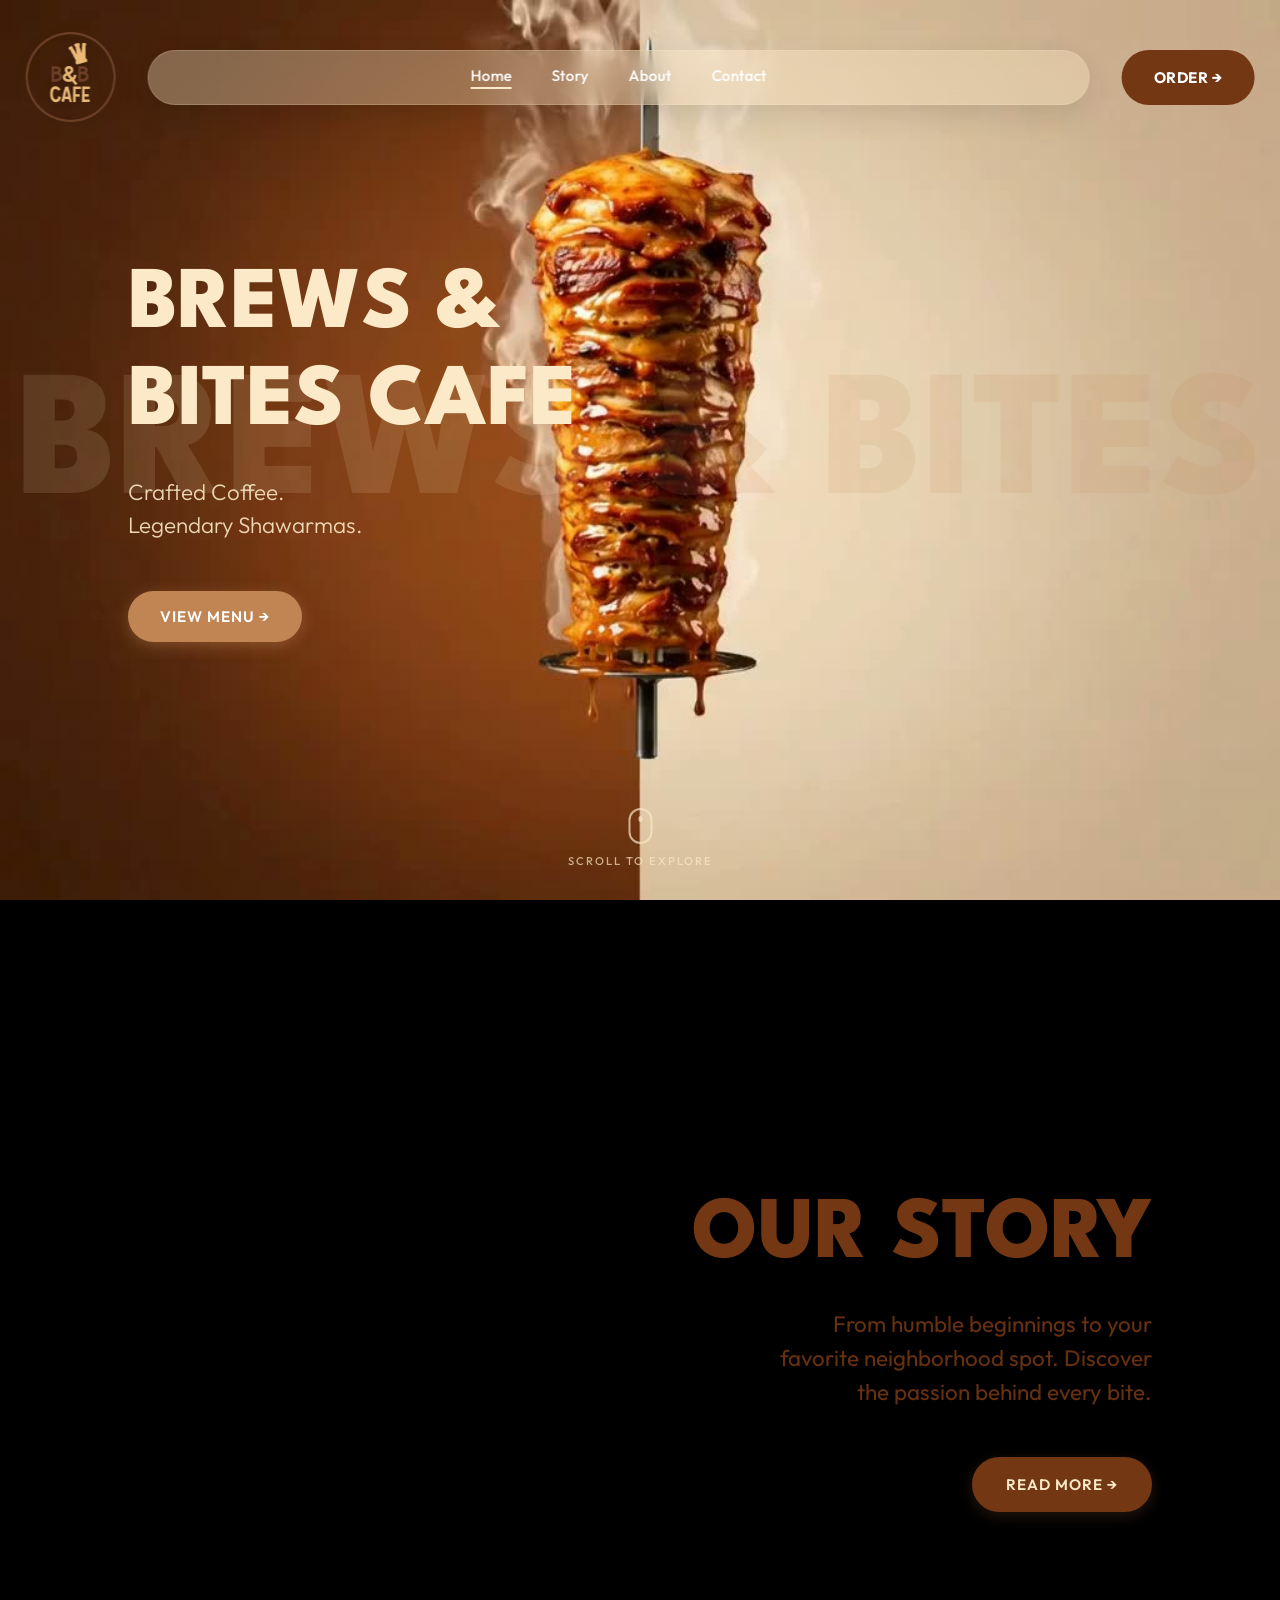
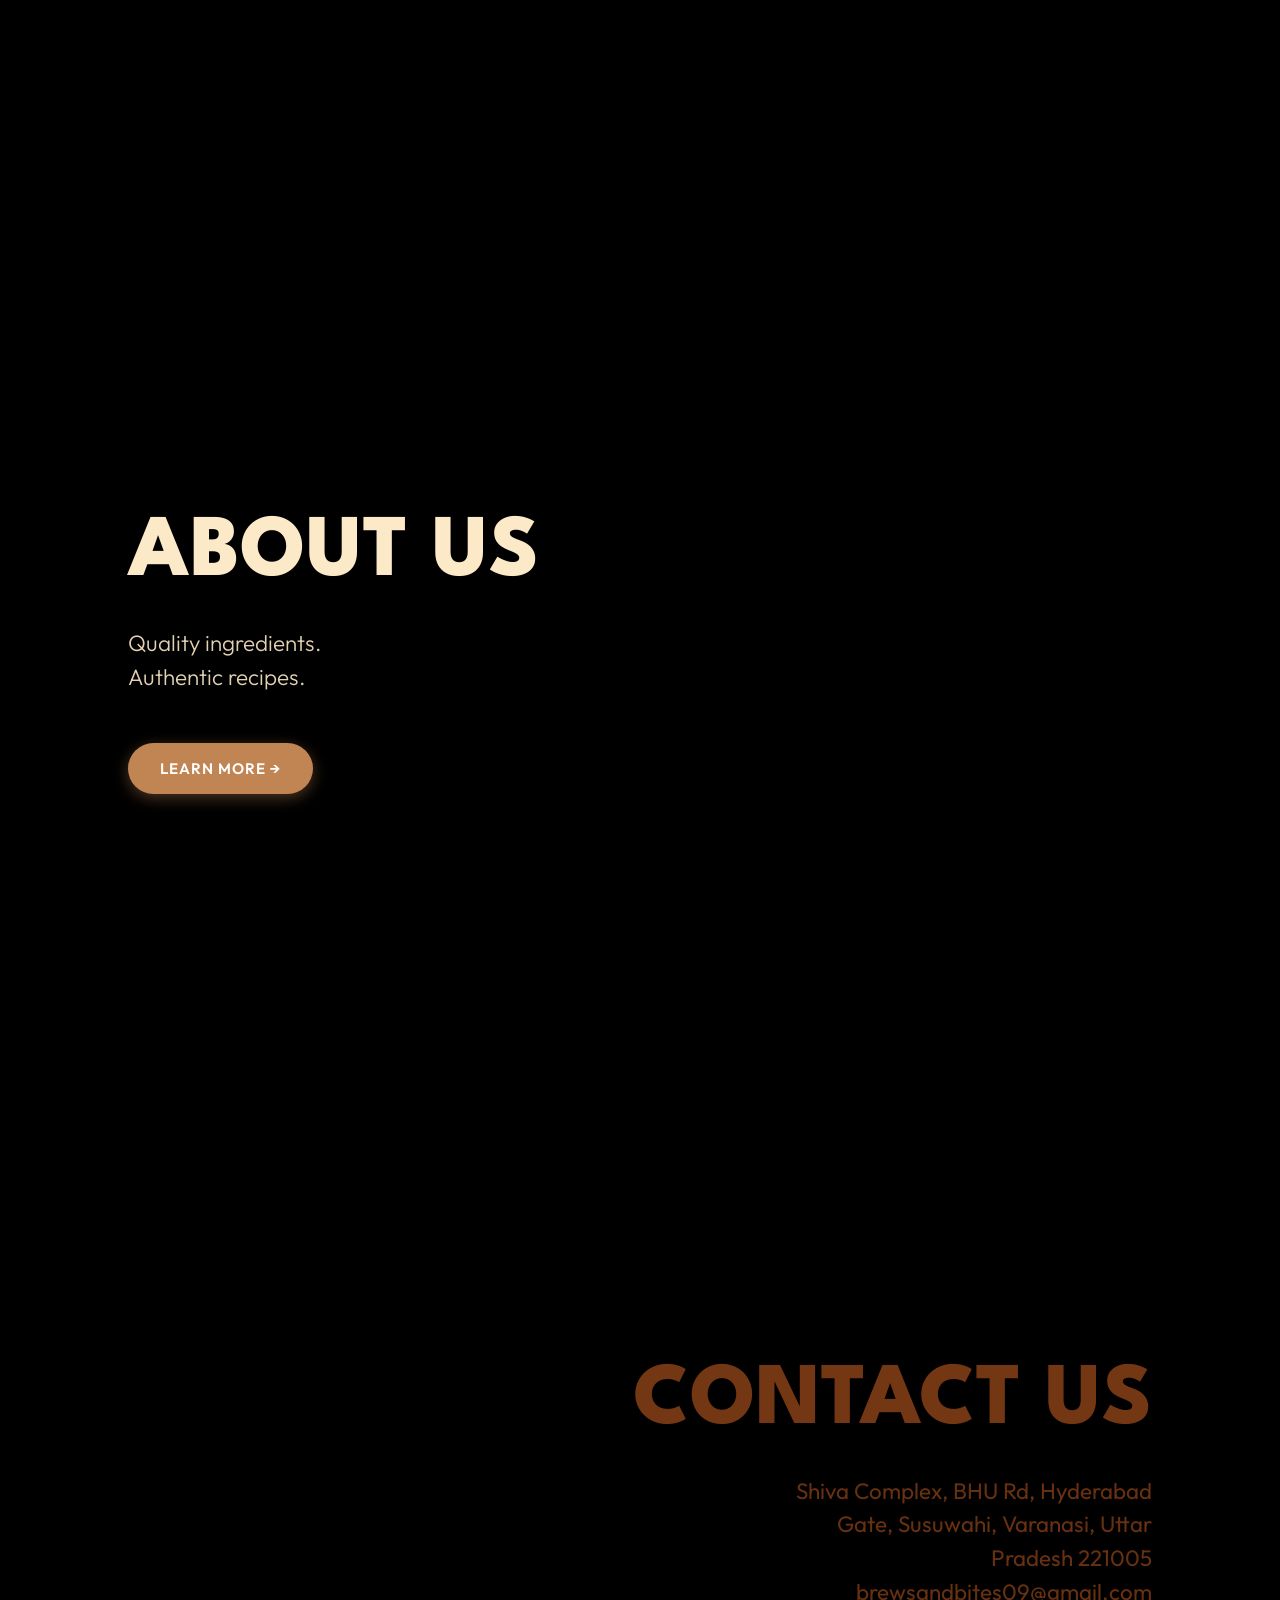
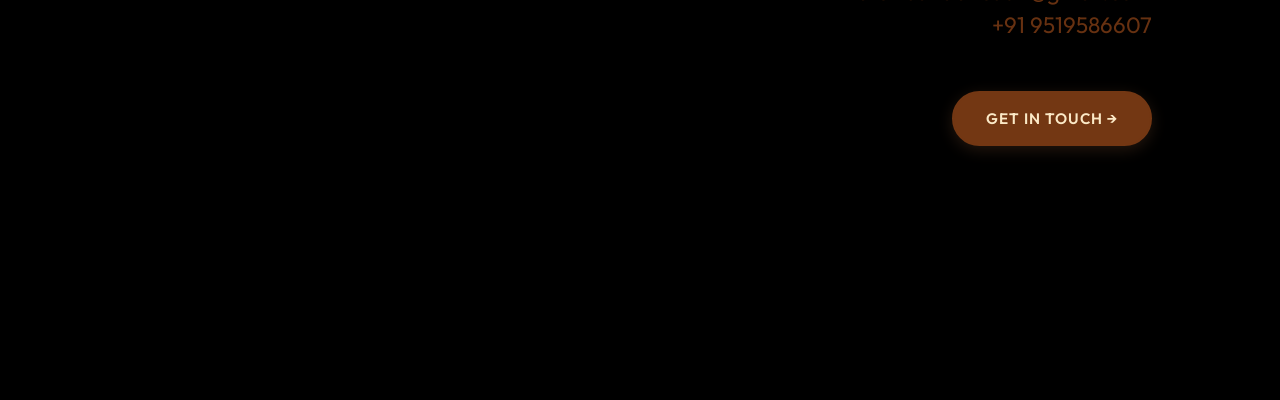
==== index.html @ f13599d5 "Initial commit - Brew's & Bite Cafe website" ====
<!DOCTYPE html>
<html lang="en">
<head>
    <meta charset="UTF-8">
    <meta name="viewport" content="width=device-width, initial-scale=1.0">
    <title>BB Cafe - Premium Shawarma</title>
    <link rel="stylesheet" href="style.css">
    
    <!-- Premium Typography -->
    <link rel="preconnect" href="https://fonts.googleapis.com">
    <link rel="preconnect" href="https://fonts.gstatic.com" crossorigin>
    <link href="https://fonts.googleapis.com/css2?family=League+Spartan:wght@800&family=Outfit:wght@300;400;500;600&family=Playfair+Display:ital,wght@0,400;0,600;0,700;1,400&display=swap" rel="stylesheet">
</head>
<body>
    <!-- Background Canvas for Scroll Animation -->
    <div class="canvas-container">
        <canvas id="hero-lightpass"></canvas>
    </div>

    <!-- Giant Background Text Overlay (Decorative) -->
    <div class="bg-typography">BREWS & BITES</div>

    <!-- Header Container -->
    <header class="header-container">
        <a href="#home" class="nav-logo">
            <img src="logo.png" alt="BB Cafe Logo">
        </a>
        
        <nav class="navbar">
            <div class="nav-links">
                <a href="#home" class="active">Home</a>
                <a href="story.html">Story</a>
                <a href="about.html">About</a>
                <a href="contact.html">Contact</a>
            </div>
        </nav>
        
        <a href="https://qrmenu.swadho.com/b/tVvFWf5lVhKQgfL3sAxL" target="_blank" class="nav-button">ORDER &rarr;</a>
    </header>

    <!-- Scroll Indicator -->
    <div class="scroll-indicator">
        <div class="mouse-icon"></div>
        <span>SCROLL TO EXPLORE</span>
    </div>



    <!-- Content Sections (Triggers for the nav logic) -->
    <main>
        <section class="section" id="home">
            <div class="left-content">
                <h1 class="main-heading">BREWS &<br>BITES CAFE</h1>
                <p class="sub-heading">Crafted Coffee.<br>Legendary Shawarmas.</p>
                <div class="cta-group">
                    <a href="https://qrmenu.swadho.com/b/tVvFWf5lVhKQgfL3sAxL" target="_blank" class="btn btn-primary">VIEW MENU &rarr;</a>
                </div>
            </div>
        </section>

        <!-- SECTION 2: Story -->
        <section class="section" id="story">
            <div class="right-content caramel-text">
                <h2 class="main-heading">OUR STORY</h2>
                <p class="sub-heading">From humble beginnings to your favorite neighborhood spot. Discover the passion behind every bite.</p>
                <div class="cta-group">
                    <a href="story.html" class="btn btn-primary btn-caramel">READ MORE &rarr;</a>
                </div>
            </div>
        </section>

        <!-- SECTION 3: About -->
        <section class="section" id="about">
            <div class="left-content">
                <h2 class="main-heading">ABOUT US</h2>
                <p class="sub-heading">Quality ingredients.<br>Authentic recipes.</p>
                <div class="cta-group">
                    <a href="about.html" class="btn btn-primary">LEARN MORE &rarr;</a>
                </div>
            </div>
        </section>

        <!-- SECTION 4: Contact -->
        <section class="section" id="contact">
            <div class="right-content caramel-text">
                <h2 class="main-heading">CONTACT US</h2>
                <p class="sub-heading">Shiva Complex, BHU Rd, Hyderabad Gate, Susuwahi, Varanasi, Uttar Pradesh 221005<br>brewsandbites09@gmail.com<br>+91 9519586607</p>
                <div class="cta-group">
                    <a href="contact.html" class="btn btn-primary btn-caramel">GET IN TOUCH &rarr;</a>
                </div>
            </div>
        </section>
    </main>

    <script src="script.js"></script>
</body>
</html>
---- style.css ----
/* Reset & Base */
* {
    margin: 0;
    padding: 0;
    box-sizing: border-box;
}

:root {
    --cream: #fbe9c7;
    --coffee: #c18553;
    --coffee-hover: #5b3924;
}

body {
    font-family: 'Outfit', sans-serif;
    background-color: #000;
    color: var(--cream);
    height: 400vh; /* 4 sections, 100vh each mapped to scroll */
    overflow-x: hidden;
}

/* Typography */
h1, h2, h3, h4, .nav-logo {
    font-family: 'Playfair Display', serif;
}

/* Background & Canvas */
.canvas-container {
    position: fixed;
    top: 0;
    left: 0;
    width: 100vw;
    height: 100vh;
    z-index: -3;
    overflow: hidden;
}

canvas {
    width: 100%;
    height: 100%;
    object-fit: cover;
    display: block;
}


/* Giant Typography Overlay */
.bg-typography {
    position: fixed;
    top: 50%;
    left: 50%;
    transform: translate(-50%, -50%);
    width: 100vw;
    text-align: center;
    font-family: 'League Spartan', sans-serif;
    font-size: 14vw;
    font-weight: 800;
    text-transform: uppercase;
    letter-spacing: 0px;
    opacity: 0.12; /* 10-12% opacity */
    z-index: -2;
    pointer-events: none;
    white-space: nowrap;
    user-select: none;
    /* Dual-color text effect split perfectly down the middle */
    background: linear-gradient(90deg, var(--cream) 50%, var(--coffee) 50%);
    -webkit-background-clip: text;
    -webkit-text-fill-color: transparent;
}

/* Header Container */
.header-container {
    position: fixed;
    top: 2rem;
    left: 50%;
    transform: translateX(-50%);
    width: 96%;
    max-width: 1600px;
    display: flex;
    align-items: center;
    z-index: 100;
}

/* Navbar */
.navbar {
    flex-grow: 1;
    height: 55px;
    background: rgba(251, 233, 199, 0.35);
    backdrop-filter: blur(12px);
    -webkit-backdrop-filter: blur(12px);
    border: 1px solid rgba(251, 233, 199, 0.2);
    border-radius: 28px;
    display: flex;
    align-items: center;
    justify-content: center;
    padding: 0 2rem;
    margin-right: 2rem;
    box-shadow: 0 10px 30px rgba(0, 0, 0, 0.1);
}

.nav-logo {
    display: flex;
    align-items: center;
    justify-content: center;
    margin-right: 2rem;
    flex-shrink: 0;
}

.nav-logo img {
    height: 90px;
    width: auto;
    filter: drop-shadow(0 4px 6px rgba(0,0,0,0.2));
}

.nav-links {
    display: flex;
    gap: 2.5rem;
}

.nav-links a {
    text-decoration: none;
    color: #fff;
    font-size: 0.95rem;
    font-weight: 500;
    position: relative;
    padding-bottom: 4px;
    transition: color 0.3s;
}

.nav-links a:hover {
    color: var(--cream);
}

.nav-links a::after {
    content: '';
    position: absolute;
    bottom: 0;
    left: 0;
    width: 0%;
    height: 2px;
    background-color: var(--cream);
    transition: width 0.3s ease;
}

.nav-links a.active::after {
    width: 100%;
}

.nav-button {
    background-color: #733713;
    color: #fff;
    text-decoration: none;
    padding: 0 2rem;
    height: 55px;
    display: flex;
    align-items: center;
    justify-content: center;
    border-radius: 28px;
    font-size: 0.95rem;
    font-weight: 700;
    letter-spacing: 0.5px;
    transition: background-color 0.3s, transform 0.2s;
    flex-shrink: 0;
}

.nav-button:hover {
    background-color: var(--coffee-hover);
    transform: translateY(-2px);
}

/* Layout */
main {
    position: relative;
    z-index: 10;
}

.section {
    height: 100vh;
    display: flex;
    align-items: center;
    padding: 0 10%;
}

/* Left & Right Content */
.left-content {
    max-width: 600px;
    animation: fadeUp 1s cubic-bezier(0.16, 1, 0.3, 1) forwards;
}

.right-content {
    margin-left: auto;
    text-align: right;
    display: flex;
    flex-direction: column;
    align-items: flex-end;
    animation: fadeUp 1s cubic-bezier(0.16, 1, 0.3, 1) forwards;
}

.main-heading {
    font-family: 'League Spartan', sans-serif;
    font-size: 5.5rem;
    line-height: 1.1;
    font-weight: 800;
    margin-bottom: 1.5rem;
    color: var(--cream);
    text-transform: uppercase;
}

.caramel-text .main-heading {
    color: #733713;
}

.right-content .main-heading {
    white-space: nowrap;
}

.sub-heading {
    font-size: 1.4rem;
    font-weight: 300;
    line-height: 1.5;
    margin-bottom: 3rem;
    color: var(--cream);
    opacity: 0.9;
}

.right-content .sub-heading {
    max-width: 400px;
}

.caramel-text .sub-heading {
    color: #733713;
    font-weight: 400;
}

.cta-group {
    display: flex;
    gap: 1.5rem;
    align-items: center;
}

.right-content .cta-group {
    justify-content: flex-end;
}

.btn {
    text-decoration: none;
    padding: 1rem 2rem;
    border-radius: 30px;
    font-size: 0.95rem;
    font-weight: 600;
    letter-spacing: 1px;
    transition: all 0.3s ease;
}

.btn-primary {
    background-color: var(--coffee);
    color: #fff;
    box-shadow: 0 4px 15px rgba(193, 133, 83, 0.4);
}

.btn-primary:hover {
    background-color: var(--coffee-hover);
    transform: translateY(-3px);
    box-shadow: 0 8px 25px rgba(91, 57, 36, 0.5);
}

.btn-caramel {
    background-color: #733713;
    color: var(--cream);
    border: 2px solid #733713;
    box-shadow: 0 4px 15px rgba(91, 57, 36, 0.4);
}

.btn-caramel:hover {
    background-color: var(--coffee-hover);
    color: var(--cream);
    border-color: var(--coffee-hover);
    box-shadow: 0 8px 25px rgba(91, 57, 36, 0.5);
}

.btn-secondary {
    background-color: transparent;
    color: #fff;
    border: 1px solid rgba(255, 255, 255, 0.3);
}

.btn-secondary:hover {
    border-color: var(--cream);
    color: var(--cream);
    transform: translateY(-3px);
}

/* Scroll Indicator */
.scroll-indicator {
    position: fixed;
    bottom: 2rem;
    left: 50%;
    transform: translateX(-50%);
    display: flex;
    flex-direction: column;
    align-items: center;
    gap: 10px;
    z-index: 50;
    opacity: 0.7;
    animation: floating 2.5s ease-in-out infinite;
}

.mouse-icon {
    width: 24px;
    height: 36px;
    border: 2px solid var(--cream);
    border-radius: 12px;
    position: relative;
}

.mouse-icon::before {
    content: '';
    position: absolute;
    top: 6px;
    left: 50%;
    transform: translateX(-50%);
    width: 4px;
    height: 6px;
    background-color: var(--cream);
    border-radius: 2px;
}

.scroll-indicator span {
    font-size: 0.7rem;
    letter-spacing: 2px;
    color: var(--cream);
    font-weight: 500;
}

/* Cinematic Section Navigation */
.side-nav {
    position: fixed;
    top: 50%;
    transform: translateY(-50%);
    z-index: 50;
    display: flex;
    flex-direction: column;
    gap: 2rem;
}

.left-nav {
    left: 3rem;
}

.right-nav {
    right: 3rem;
    align-items: flex-end;
}

.nav-item {
    font-family: 'Playfair Display', serif;
    font-size: 0.9rem;
    letter-spacing: 2px;
    color: rgba(255, 255, 255, 0.4);
    writing-mode: vertical-rl;
    transform: rotate(180deg);
    transition: all 0.5s cubic-bezier(0.16, 1, 0.3, 1);
    cursor: pointer;
    opacity: 0; /* Hidden by default, controlled by JS */
    transform: rotate(180deg) translateY(-20px);
}

.left-nav .nav-item {
    transform: rotate(180deg) translateY(0);
    opacity: 1;
    color: var(--cream);
}

.right-nav .nav-item.visible {
    opacity: 0.5;
    transform: rotate(180deg) translateY(0);
}

.nav-item.active-side {
    color: var(--cream);
    font-weight: 600;
    font-size: 1.1rem;
    opacity: 1 !important;
}

/* Animations */
@keyframes fadeUp {
    from {
        opacity: 0;
        transform: translateY(40px);
        filter: blur(10px);
    }
    to {
        opacity: 1;
        transform: translateY(0);
        filter: blur(0);
    }
}

@keyframes floating {
    0%, 100% { transform: translate(-50%, 0); }
    50% { transform: translate(-50%, 8px); }
}

/* Scroll Transitions for Left Content */
.section {
    transition: opacity 0.8s ease, transform 0.8s ease, filter 0.8s ease;
}

.section.fade-out {
    opacity: 0;
    transform: translateY(-50px);
    filter: blur(8px);
}
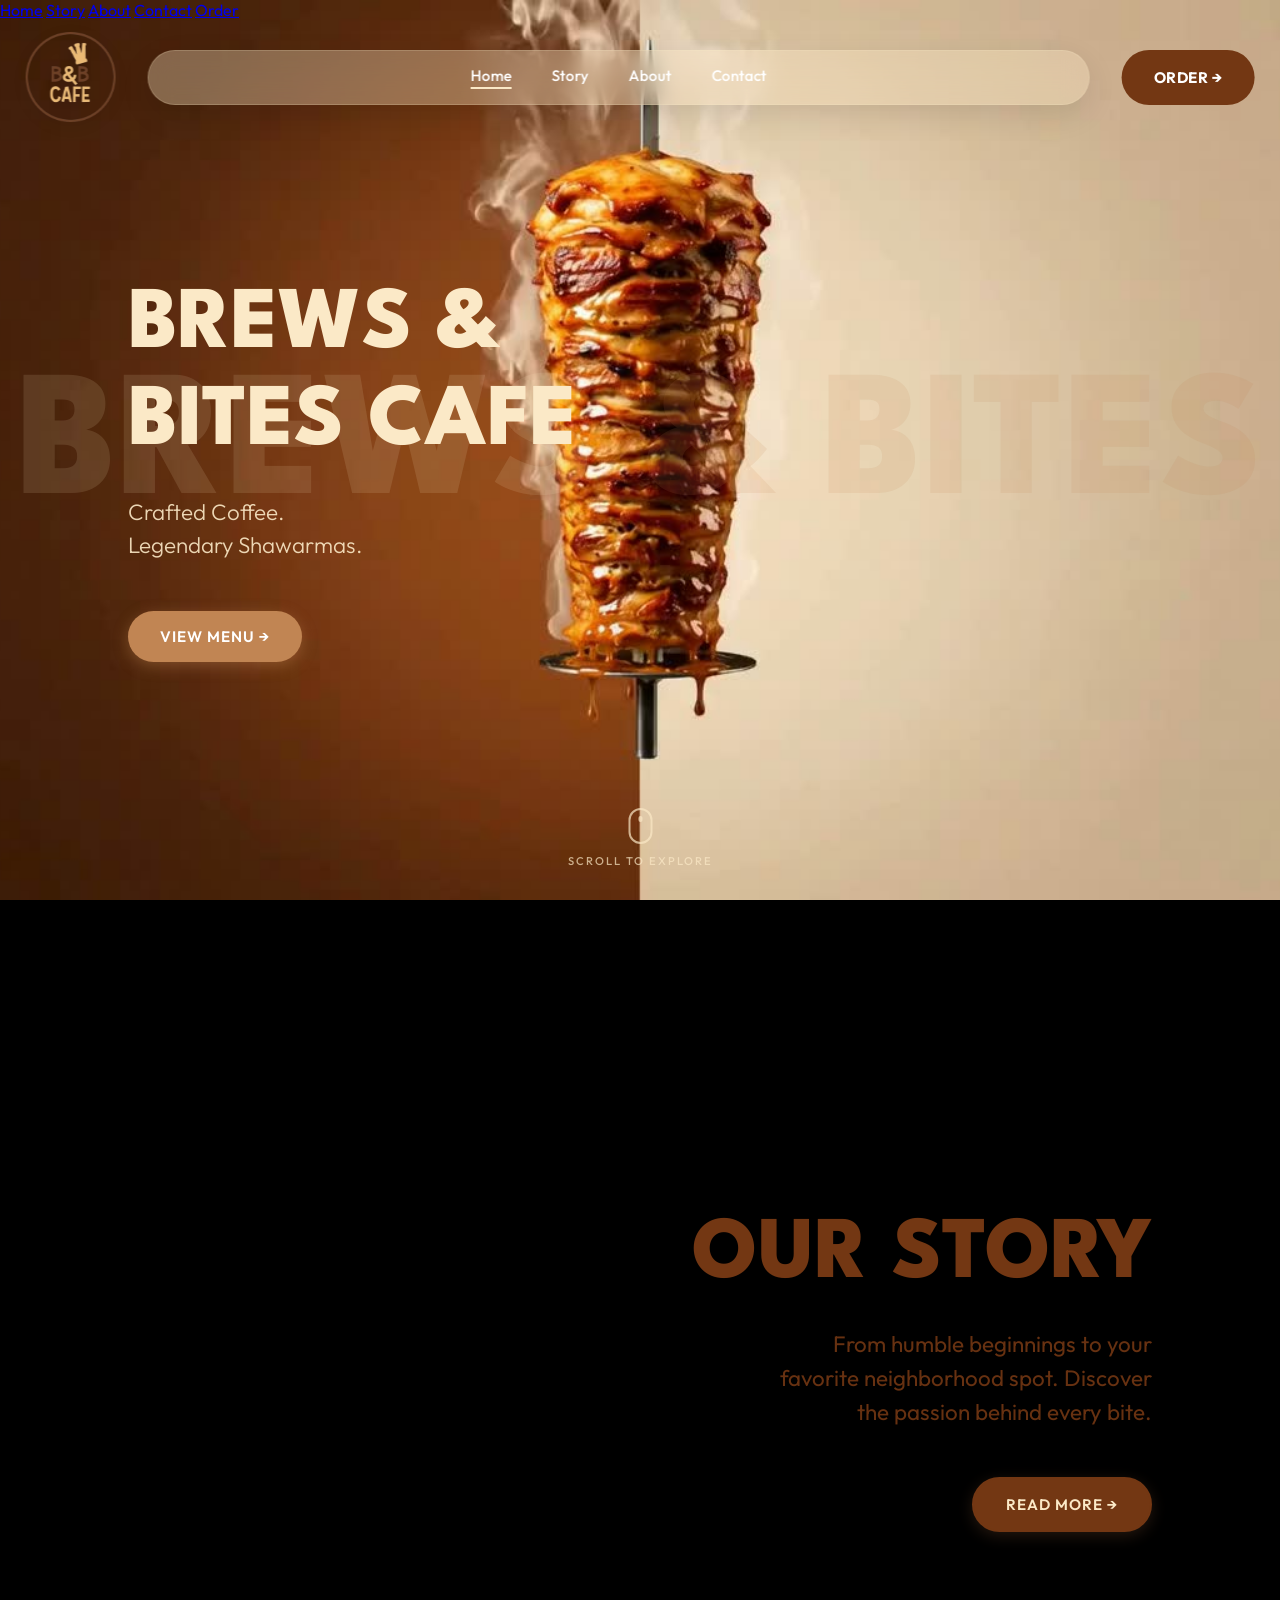
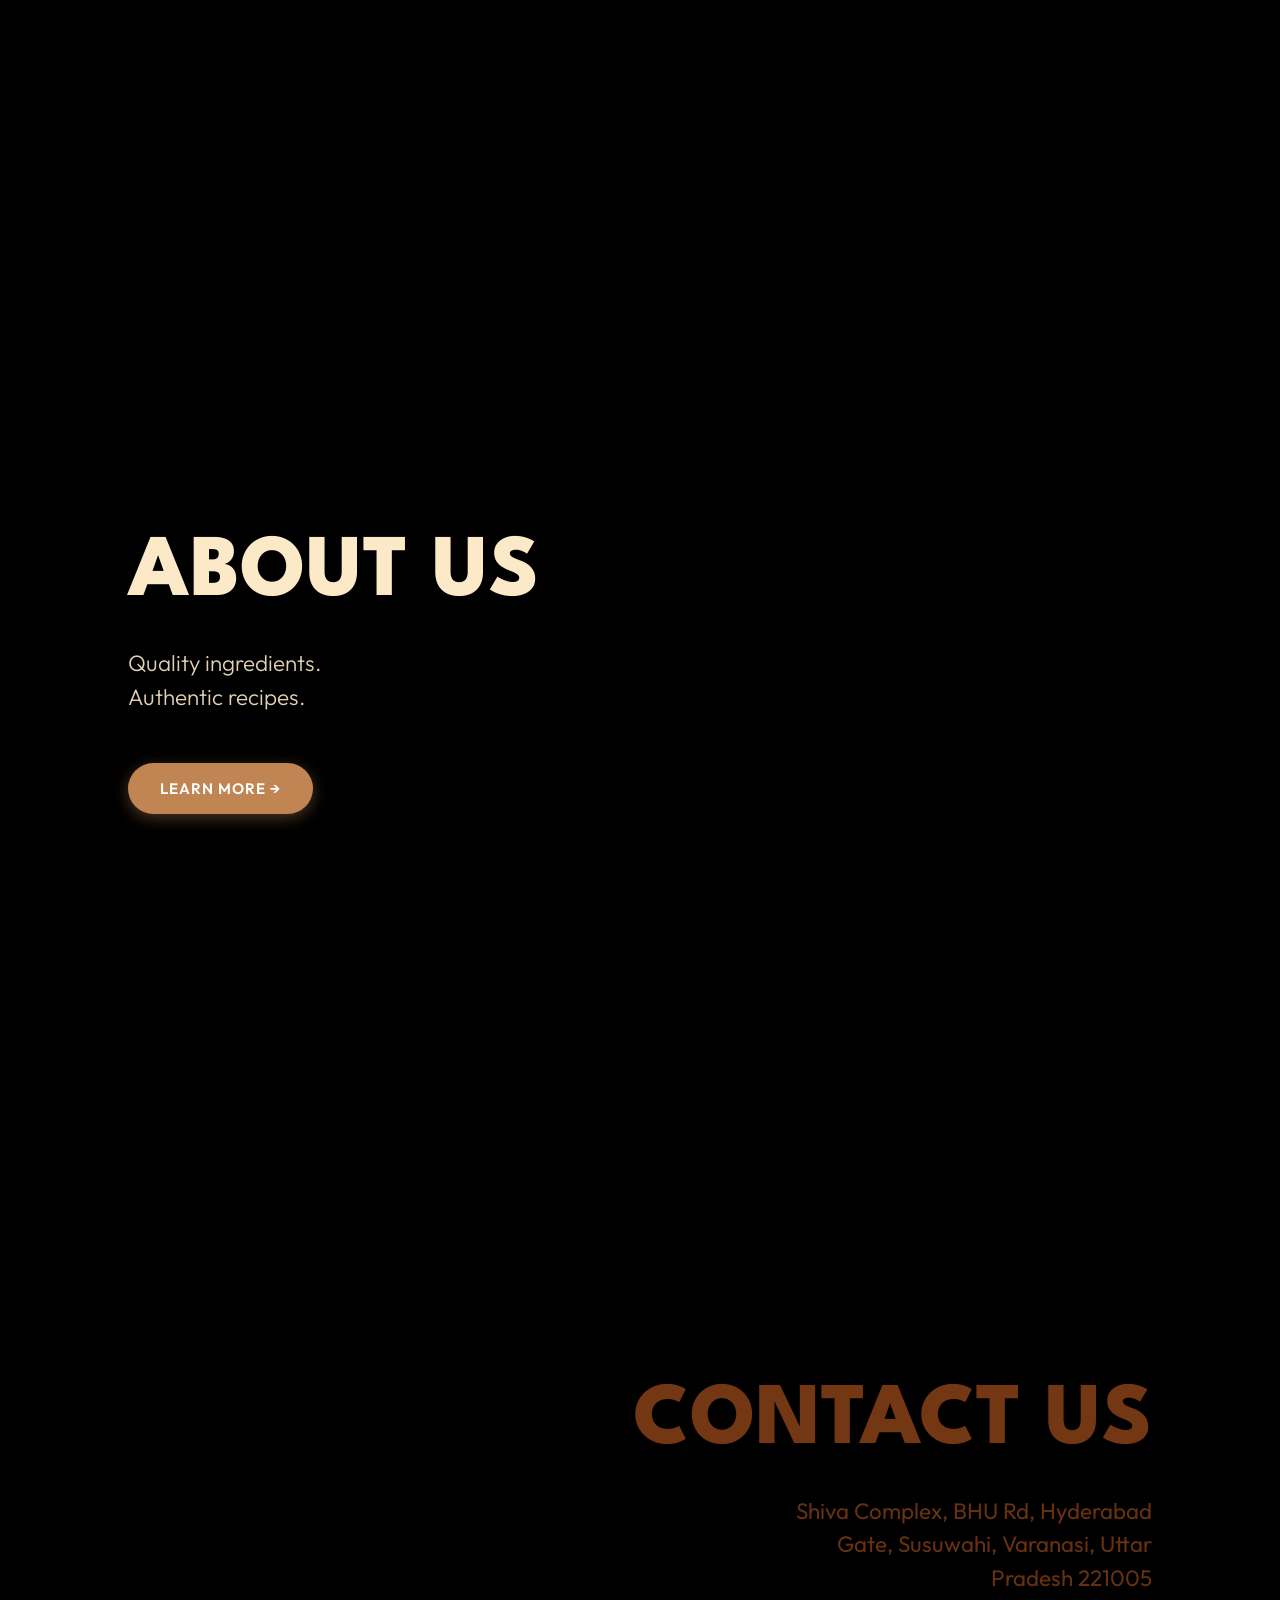
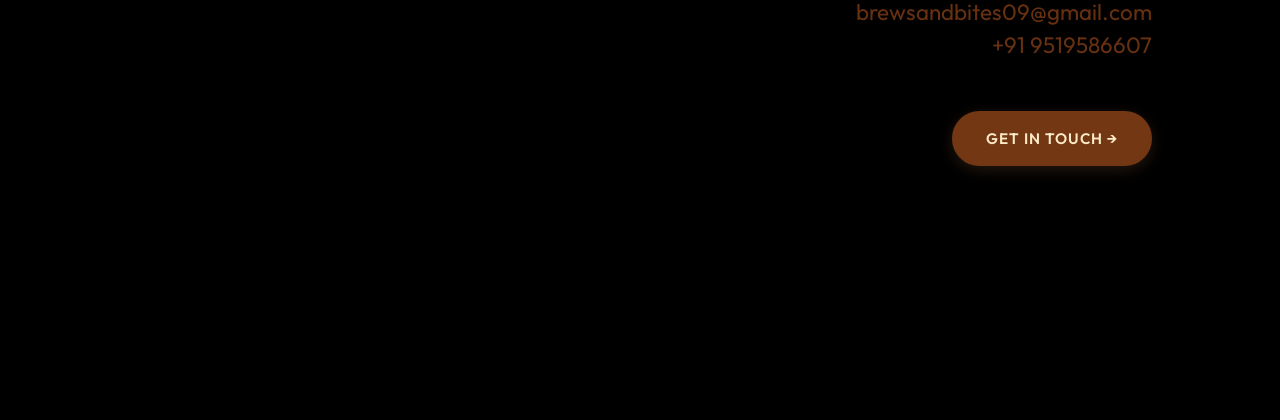
==== commit 01894479: "Improved mobile responsiveness and navigation" ====
--- a/index.html
+++ b/index.html
@@ -34,9 +34,26 @@
                 <a href="contact.html">Contact</a>
             </div>
         </nav>
+        <a href="https://qrmenu.swadho.com/b/tVvFWf5lVhKQgfL3sAxL" target="_blank" class="nav-button">ORDER &rarr;</a>
         
-        <a href="https://qrmenu.swadho.com/b/tVvFWf5lVhKQgfL3sAxL" target="_blank" class="nav-button">ORDER &rarr;</a>
+        <!-- Hamburger Menu Icon -->
+        <div class="hamburger" id="hamburger">
+            <span></span>
+            <span></span>
+            <span></span>
+        </div>
     </header>
+
+    <!-- Mobile Menu Overlay -->
+    <div class="mobile-menu" id="mobile-menu">
+        <div class="mobile-nav-links">
+            <a href="#home" class="active">Home</a>
+            <a href="story.html">Story</a>
+            <a href="about.html">About</a>
+            <a href="contact.html">Contact</a>
+            <a href="https://qrmenu.swadho.com/b/tVvFWf5lVhKQgfL3sAxL" target="_blank">Order</a>
+        </div>
+    </div>
 
     <!-- Scroll Indicator -->
     <div class="scroll-indicator">
--- a/style.css
+++ b/style.css
@@ -304,6 +304,37 @@
     animation: floating 2.5s ease-in-out infinite;
 }
 
+.hamburger {
+    display: none;
+    flex-direction: column;
+    justify-content: space-between;
+    width: 30px;
+    height: 20px;
+    cursor: pointer;
+    margin-left: 1rem;
+    z-index: 1000;
+}
+
+.hamburger span {
+    display: block;
+    height: 2px;
+    width: 100%;
+    background-color: var(--coffee);
+    border-radius: 2px;
+    transition: all 0.3s ease;
+    transform-origin: left center;
+}
+
+.hamburger.active span:nth-child(1) {
+    transform: rotate(45deg);
+}
+.hamburger.active span:nth-child(2) {
+    opacity: 0;
+}
+.hamburger.active span:nth-child(3) {
+    transform: rotate(-45deg);
+}
+
 .mouse-icon {
     width: 24px;
     height: 36px;
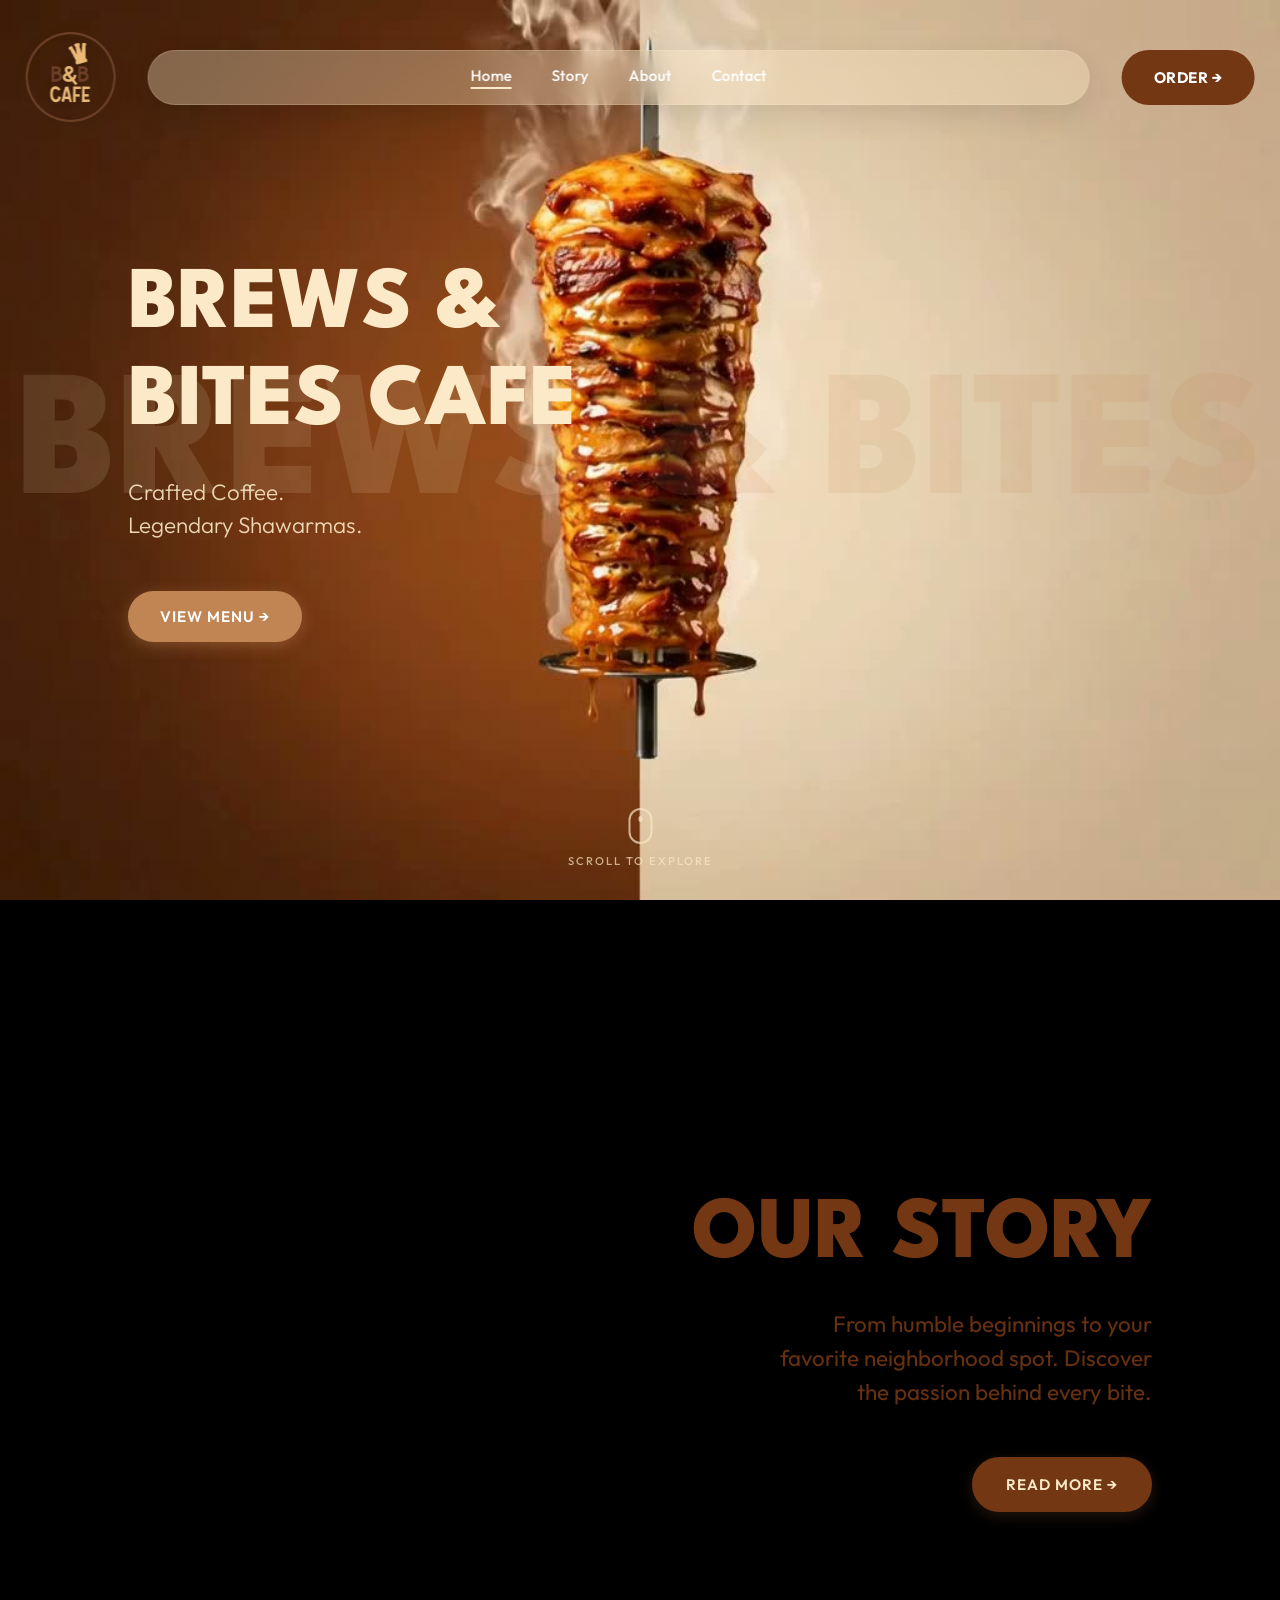
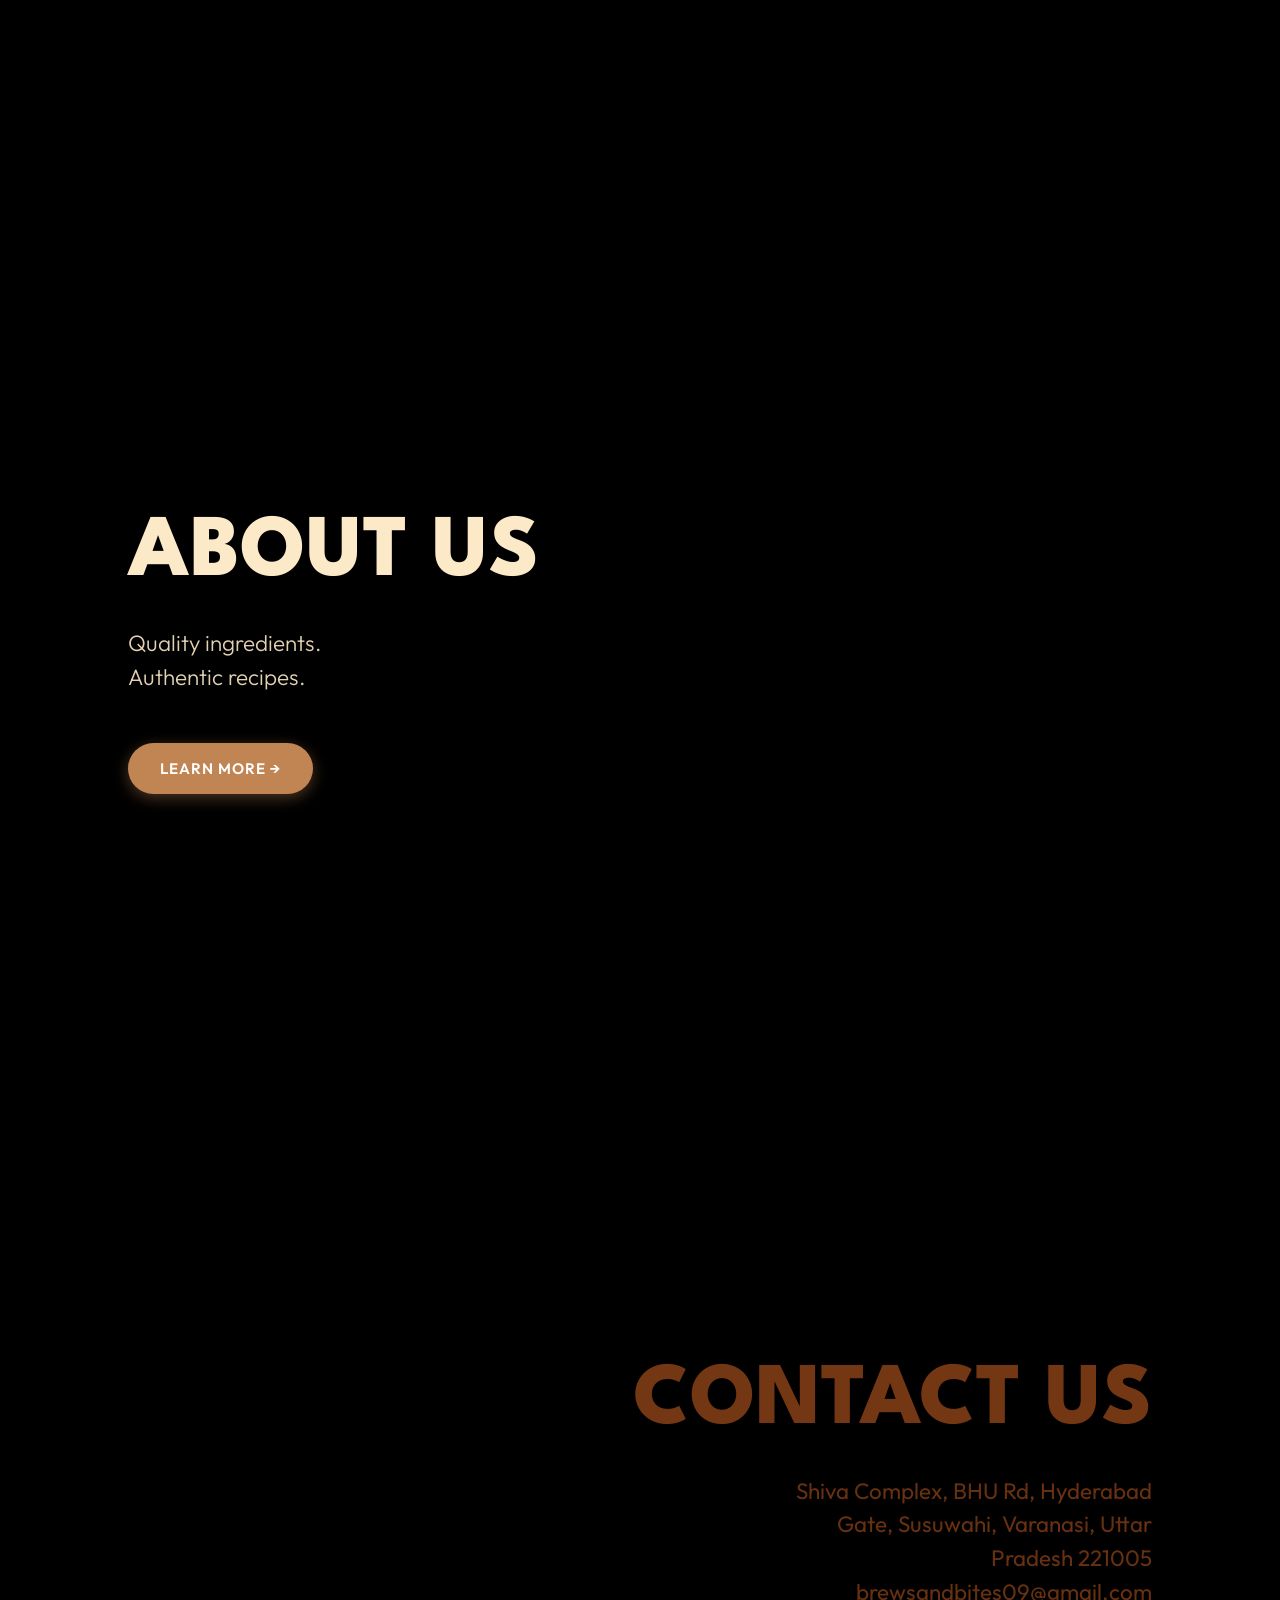
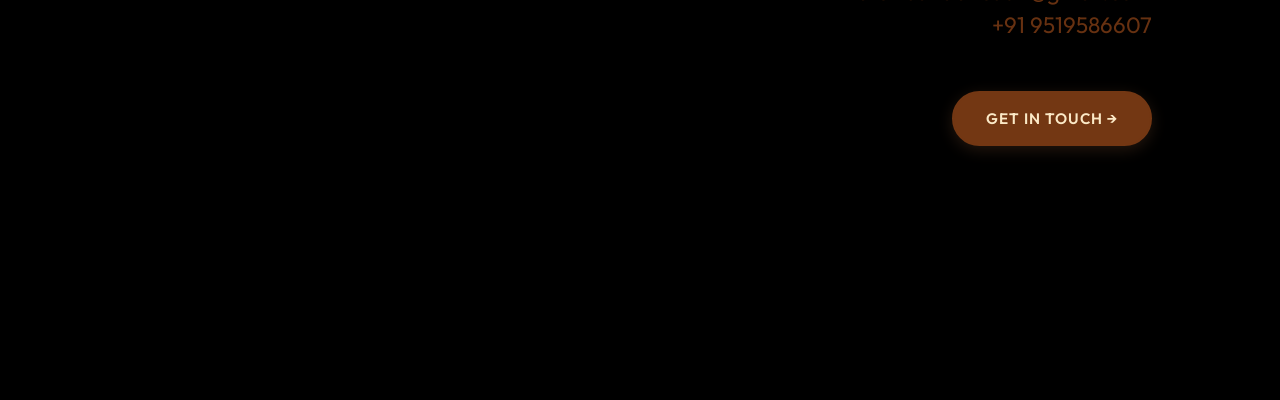
==== commit d448b58f: "Revert "Improved mobile responsiveness and navigation" This reverts commit 0189447990490ad10dfcfd320" ====
--- a/index.html
+++ b/index.html
@@ -34,26 +34,9 @@
                 <a href="contact.html">Contact</a>
             </div>
         </nav>
+        
         <a href="https://qrmenu.swadho.com/b/tVvFWf5lVhKQgfL3sAxL" target="_blank" class="nav-button">ORDER &rarr;</a>
-        
-        <!-- Hamburger Menu Icon -->
-        <div class="hamburger" id="hamburger">
-            <span></span>
-            <span></span>
-            <span></span>
-        </div>
     </header>
-
-    <!-- Mobile Menu Overlay -->
-    <div class="mobile-menu" id="mobile-menu">
-        <div class="mobile-nav-links">
-            <a href="#home" class="active">Home</a>
-            <a href="story.html">Story</a>
-            <a href="about.html">About</a>
-            <a href="contact.html">Contact</a>
-            <a href="https://qrmenu.swadho.com/b/tVvFWf5lVhKQgfL3sAxL" target="_blank">Order</a>
-        </div>
-    </div>
 
     <!-- Scroll Indicator -->
     <div class="scroll-indicator">
--- a/style.css
+++ b/style.css
@@ -304,37 +304,6 @@
     animation: floating 2.5s ease-in-out infinite;
 }
 
-.hamburger {
-    display: none;
-    flex-direction: column;
-    justify-content: space-between;
-    width: 30px;
-    height: 20px;
-    cursor: pointer;
-    margin-left: 1rem;
-    z-index: 1000;
-}
-
-.hamburger span {
-    display: block;
-    height: 2px;
-    width: 100%;
-    background-color: var(--coffee);
-    border-radius: 2px;
-    transition: all 0.3s ease;
-    transform-origin: left center;
-}
-
-.hamburger.active span:nth-child(1) {
-    transform: rotate(45deg);
-}
-.hamburger.active span:nth-child(2) {
-    opacity: 0;
-}
-.hamburger.active span:nth-child(3) {
-    transform: rotate(-45deg);
-}
-
 .mouse-icon {
     width: 24px;
     height: 36px;
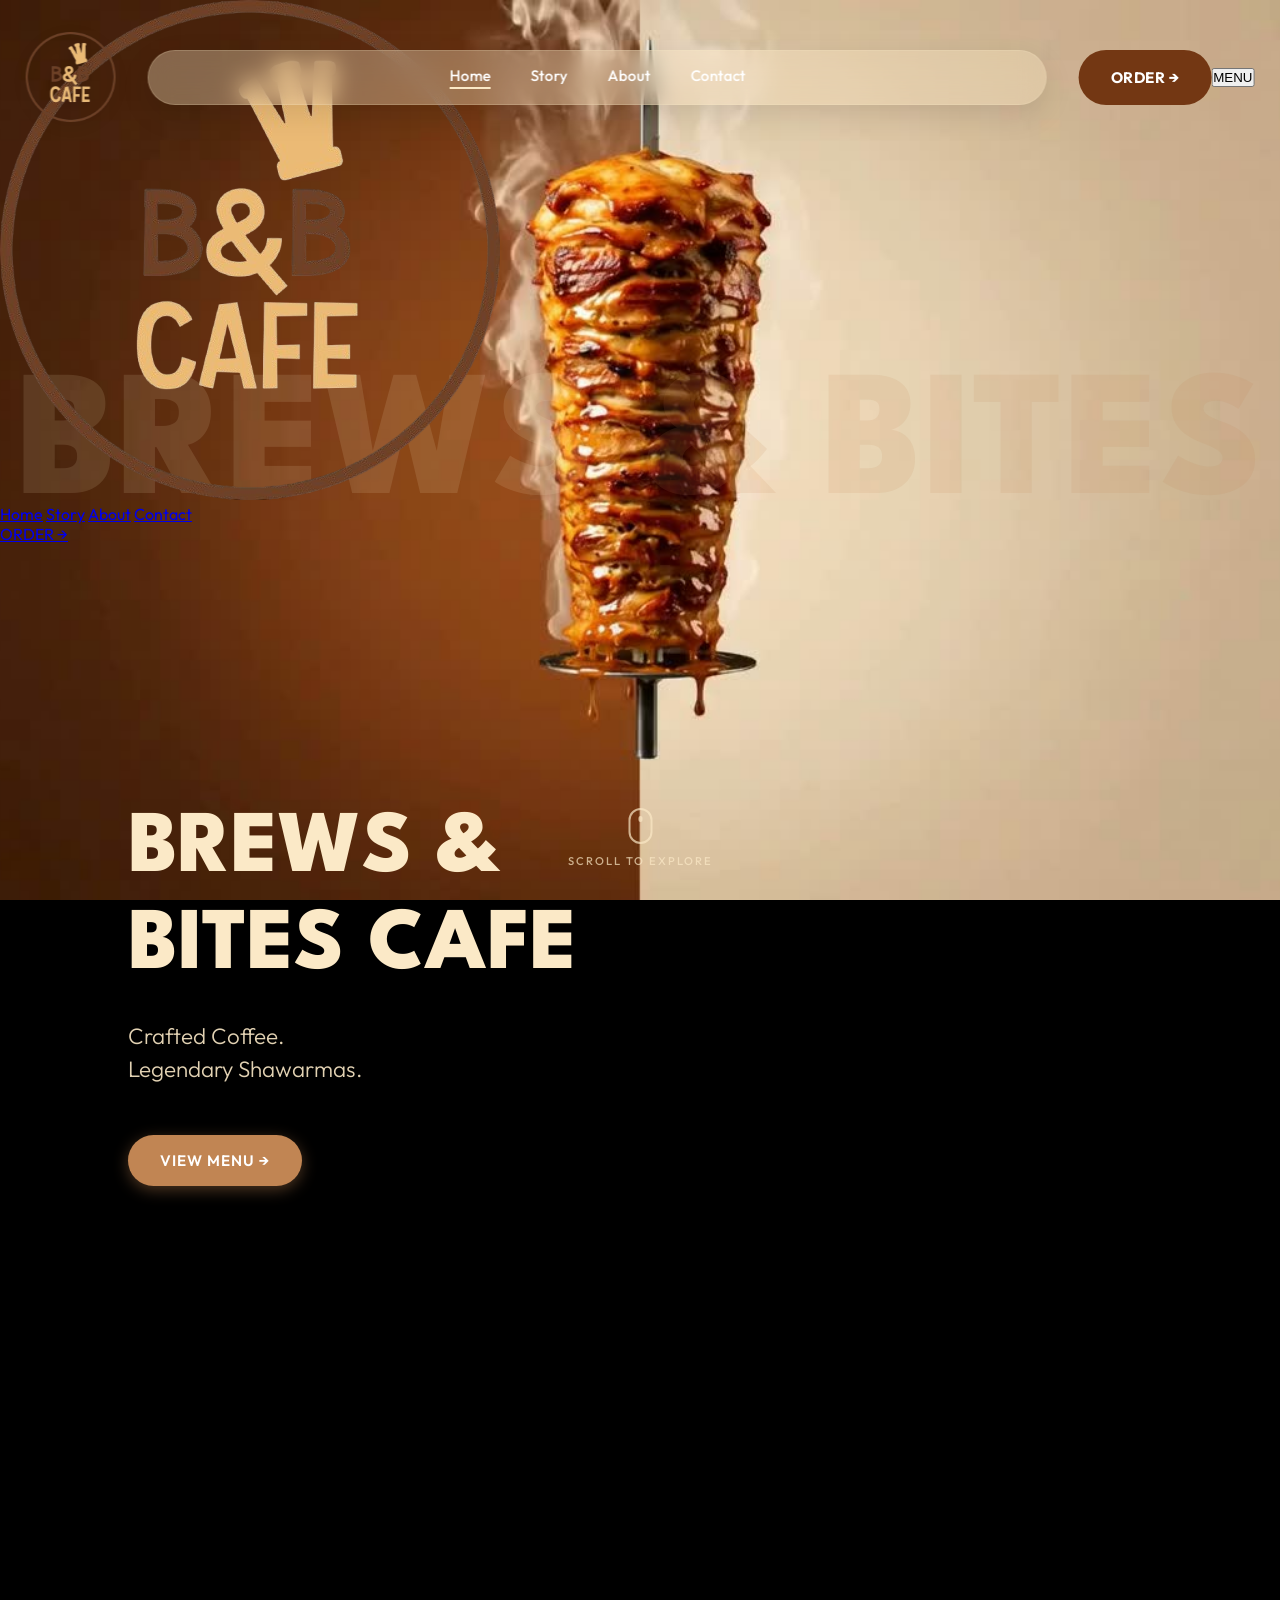
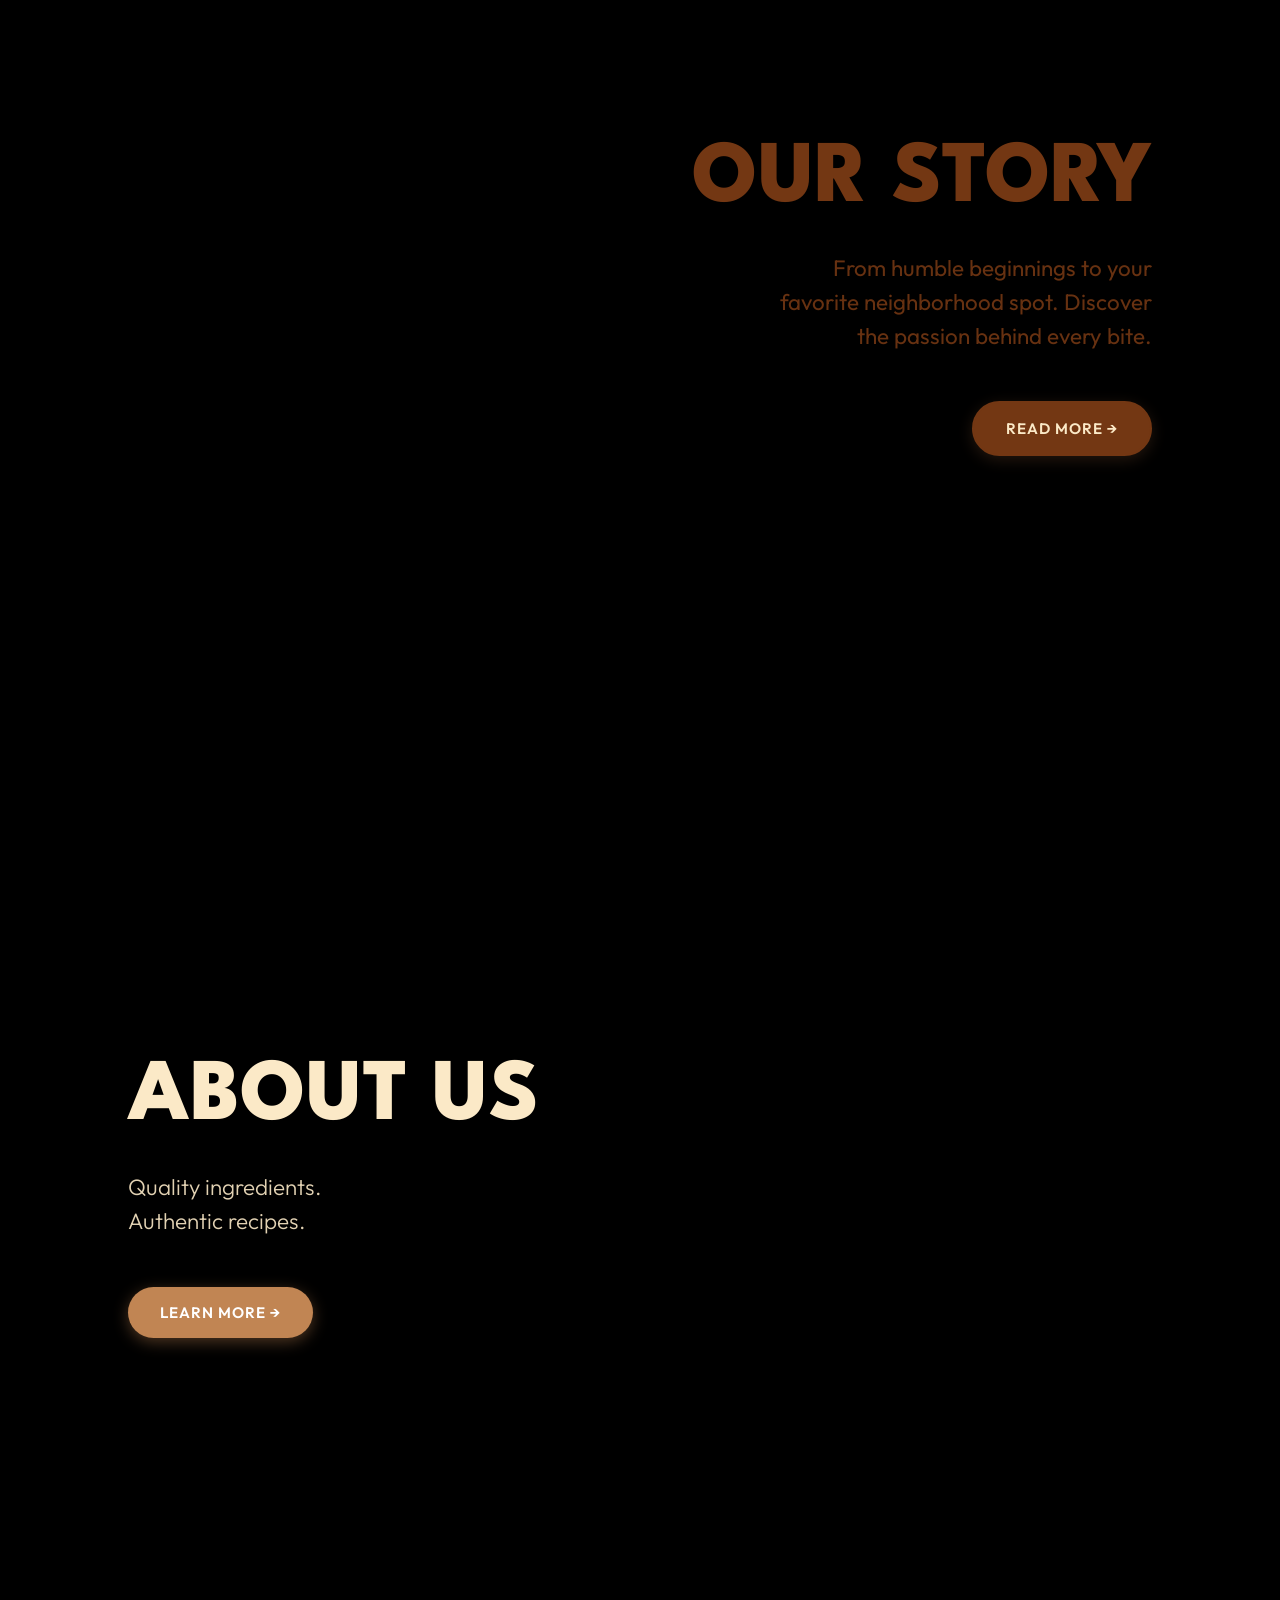
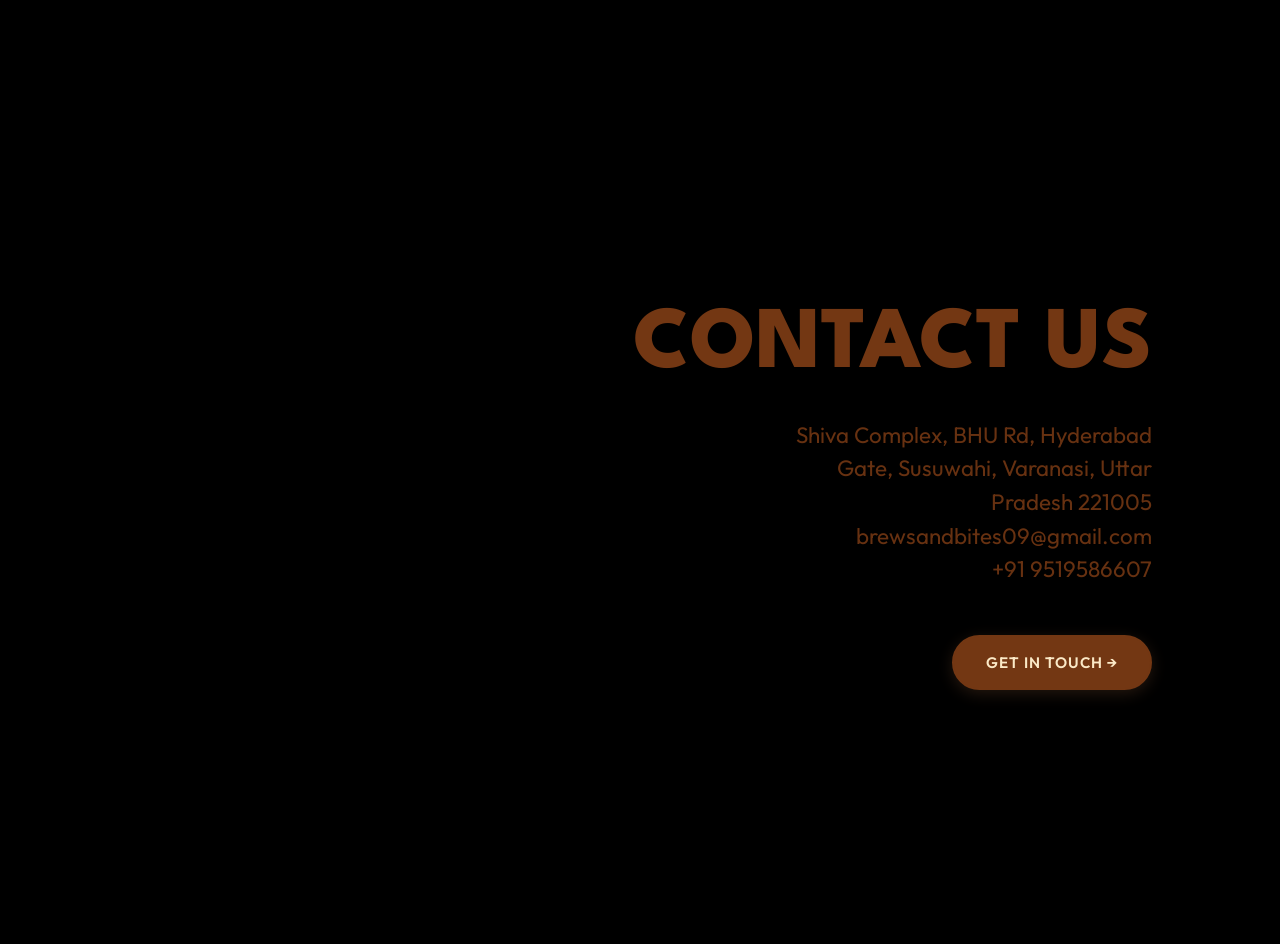
==== commit 11668191: "Improved mobile responsiveness and navigation" ====
--- a/index.html
+++ b/index.html
@@ -36,7 +36,23 @@
         </nav>
         
         <a href="https://qrmenu.swadho.com/b/tVvFWf5lVhKQgfL3sAxL" target="_blank" class="nav-button">ORDER &rarr;</a>
+        
+        <button class="menu-toggle-btn" id="menu-toggle-btn">MENU</button>
     </header>
+
+    <!-- Pop-out Mobile Menu Box -->
+    <div class="mobile-dropdown" id="mobile-dropdown">
+        <div class="dropdown-logo">
+            <img src="logo.png" alt="BB Cafe Logo">
+        </div>
+        <div class="dropdown-links">
+            <a href="#home" class="active">Home</a>
+            <a href="story.html" >Story</a>
+            <a href="about.html" >About</a>
+            <a href="contact.html" >Contact</a>
+        </div>
+        <a href="https://qrmenu.swadho.com/b/tVvFWf5lVhKQgfL3sAxL" target="_blank" class="dropdown-order-btn">ORDER &rarr;</a>
+    </div>
 
     <!-- Scroll Indicator -->
     <div class="scroll-indicator">
@@ -95,3 +111,4 @@
     <script src="script.js"></script>
 </body>
 </html>
+
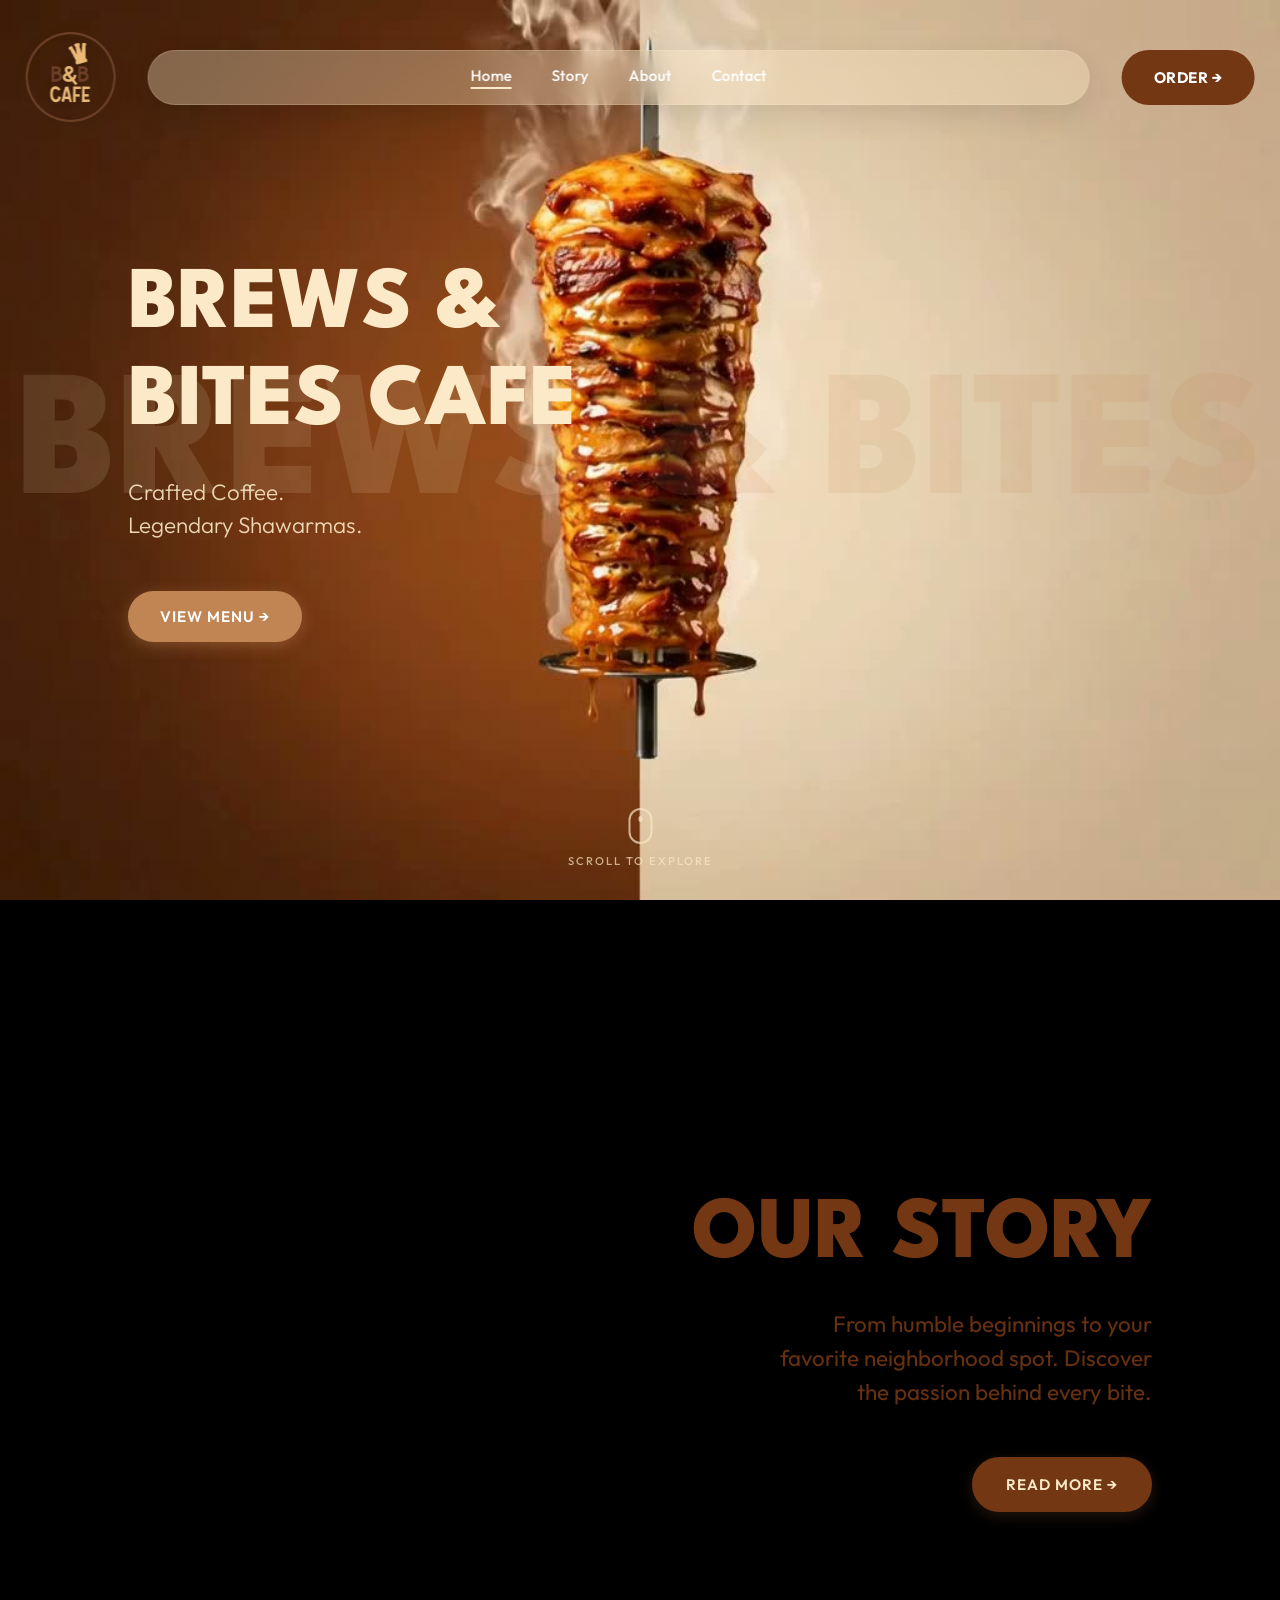
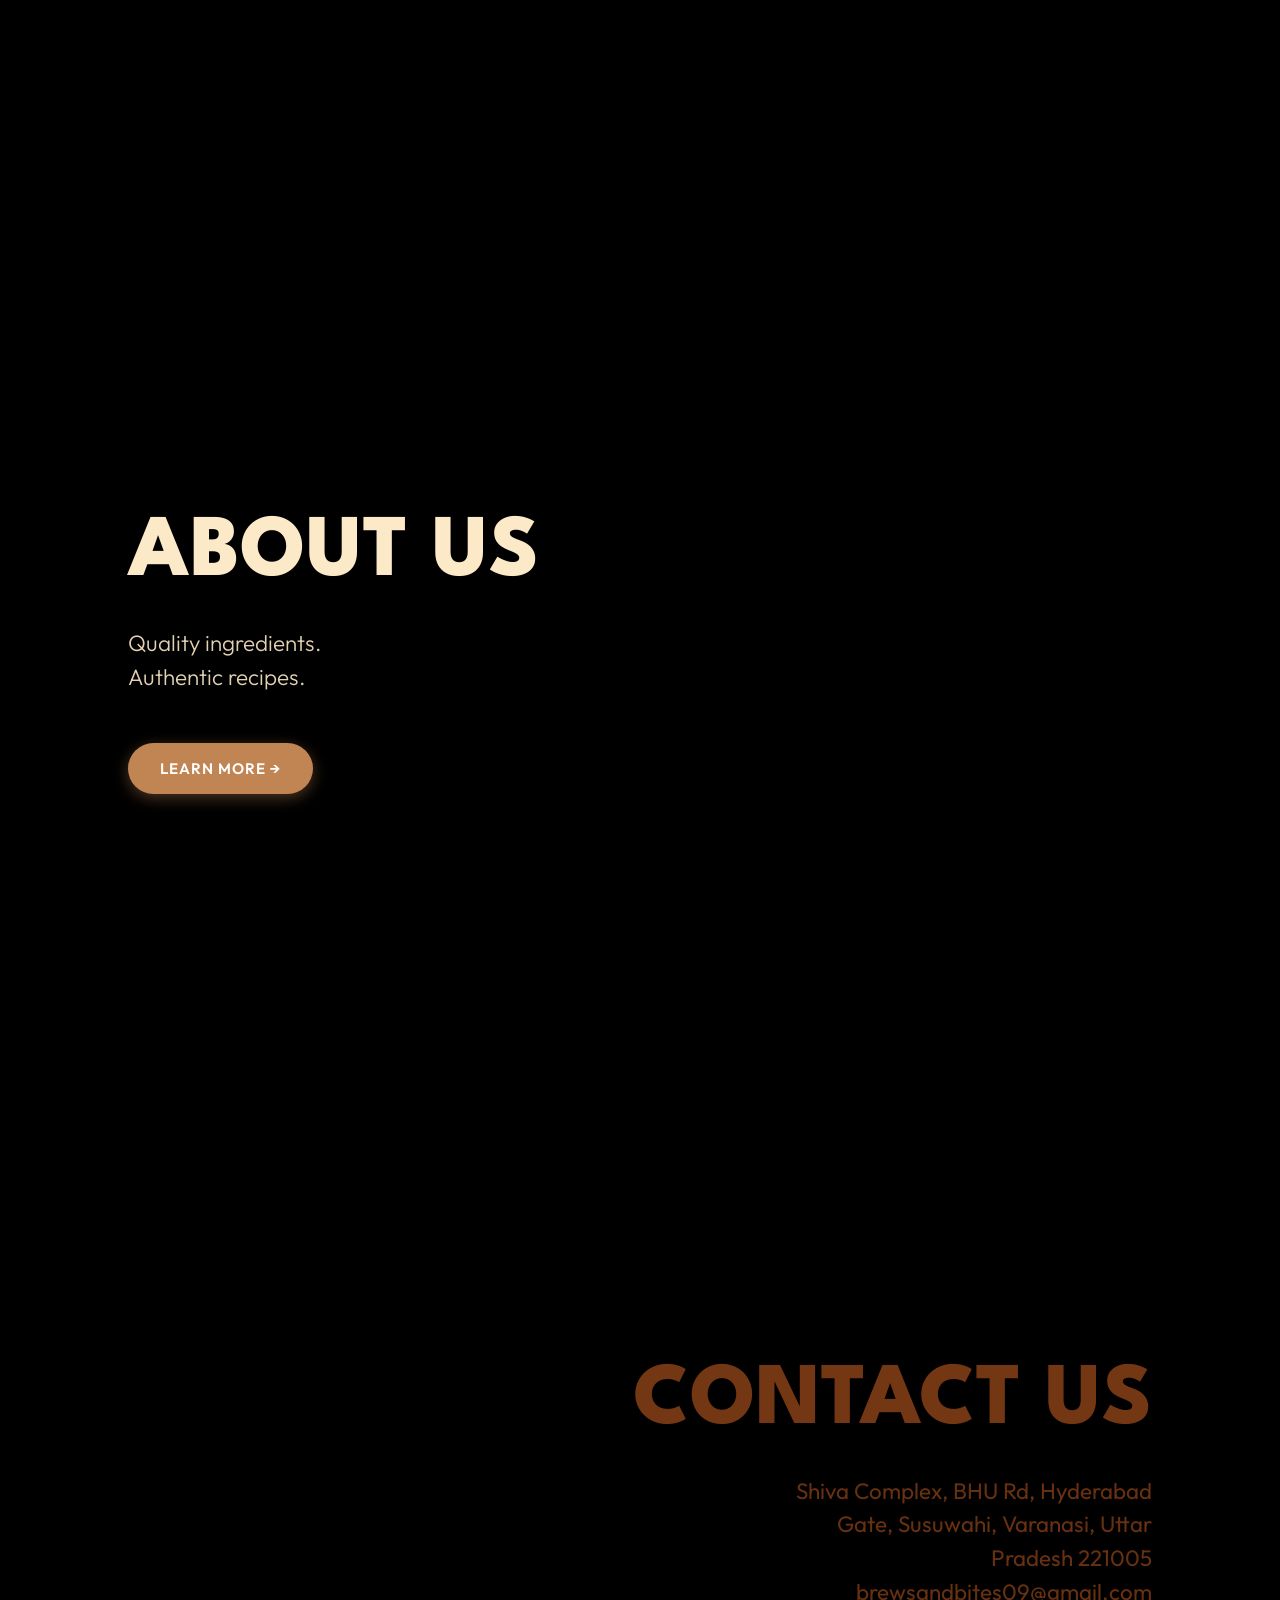
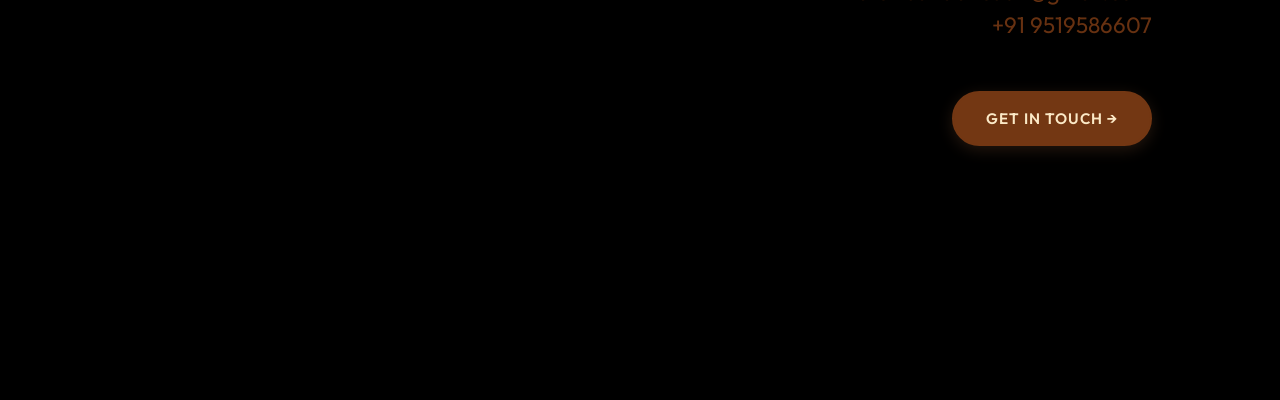
==== commit 37ba6272: "Revert "Improved mobile responsiveness and navigation" This reverts commit 11668191360f4fc0d55c304b4" ====
--- a/index.html
+++ b/index.html
@@ -36,23 +36,7 @@
         </nav>
         
         <a href="https://qrmenu.swadho.com/b/tVvFWf5lVhKQgfL3sAxL" target="_blank" class="nav-button">ORDER &rarr;</a>
-        
-        <button class="menu-toggle-btn" id="menu-toggle-btn">MENU</button>
     </header>
-
-    <!-- Pop-out Mobile Menu Box -->
-    <div class="mobile-dropdown" id="mobile-dropdown">
-        <div class="dropdown-logo">
-            <img src="logo.png" alt="BB Cafe Logo">
-        </div>
-        <div class="dropdown-links">
-            <a href="#home" class="active">Home</a>
-            <a href="story.html" >Story</a>
-            <a href="about.html" >About</a>
-            <a href="contact.html" >Contact</a>
-        </div>
-        <a href="https://qrmenu.swadho.com/b/tVvFWf5lVhKQgfL3sAxL" target="_blank" class="dropdown-order-btn">ORDER &rarr;</a>
-    </div>
 
     <!-- Scroll Indicator -->
     <div class="scroll-indicator">
@@ -111,4 +95,3 @@
     <script src="script.js"></script>
 </body>
 </html>
-
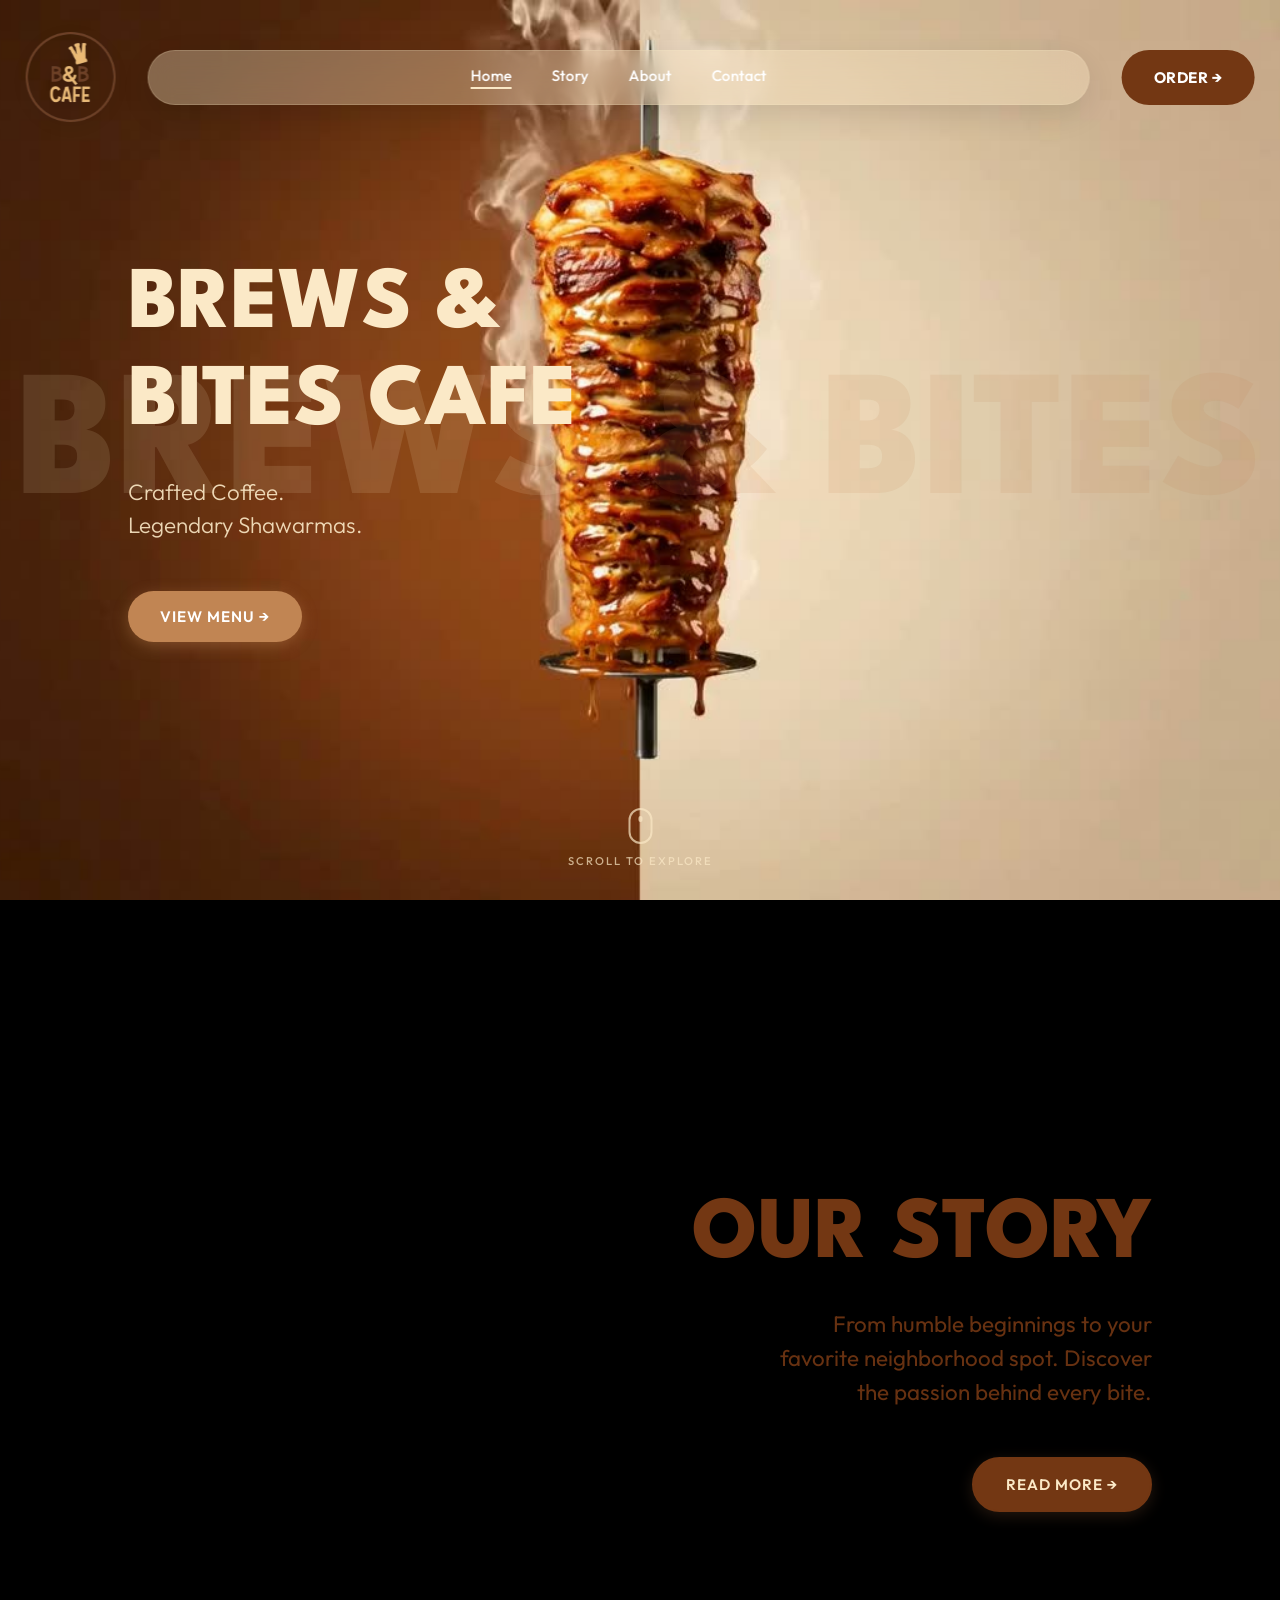
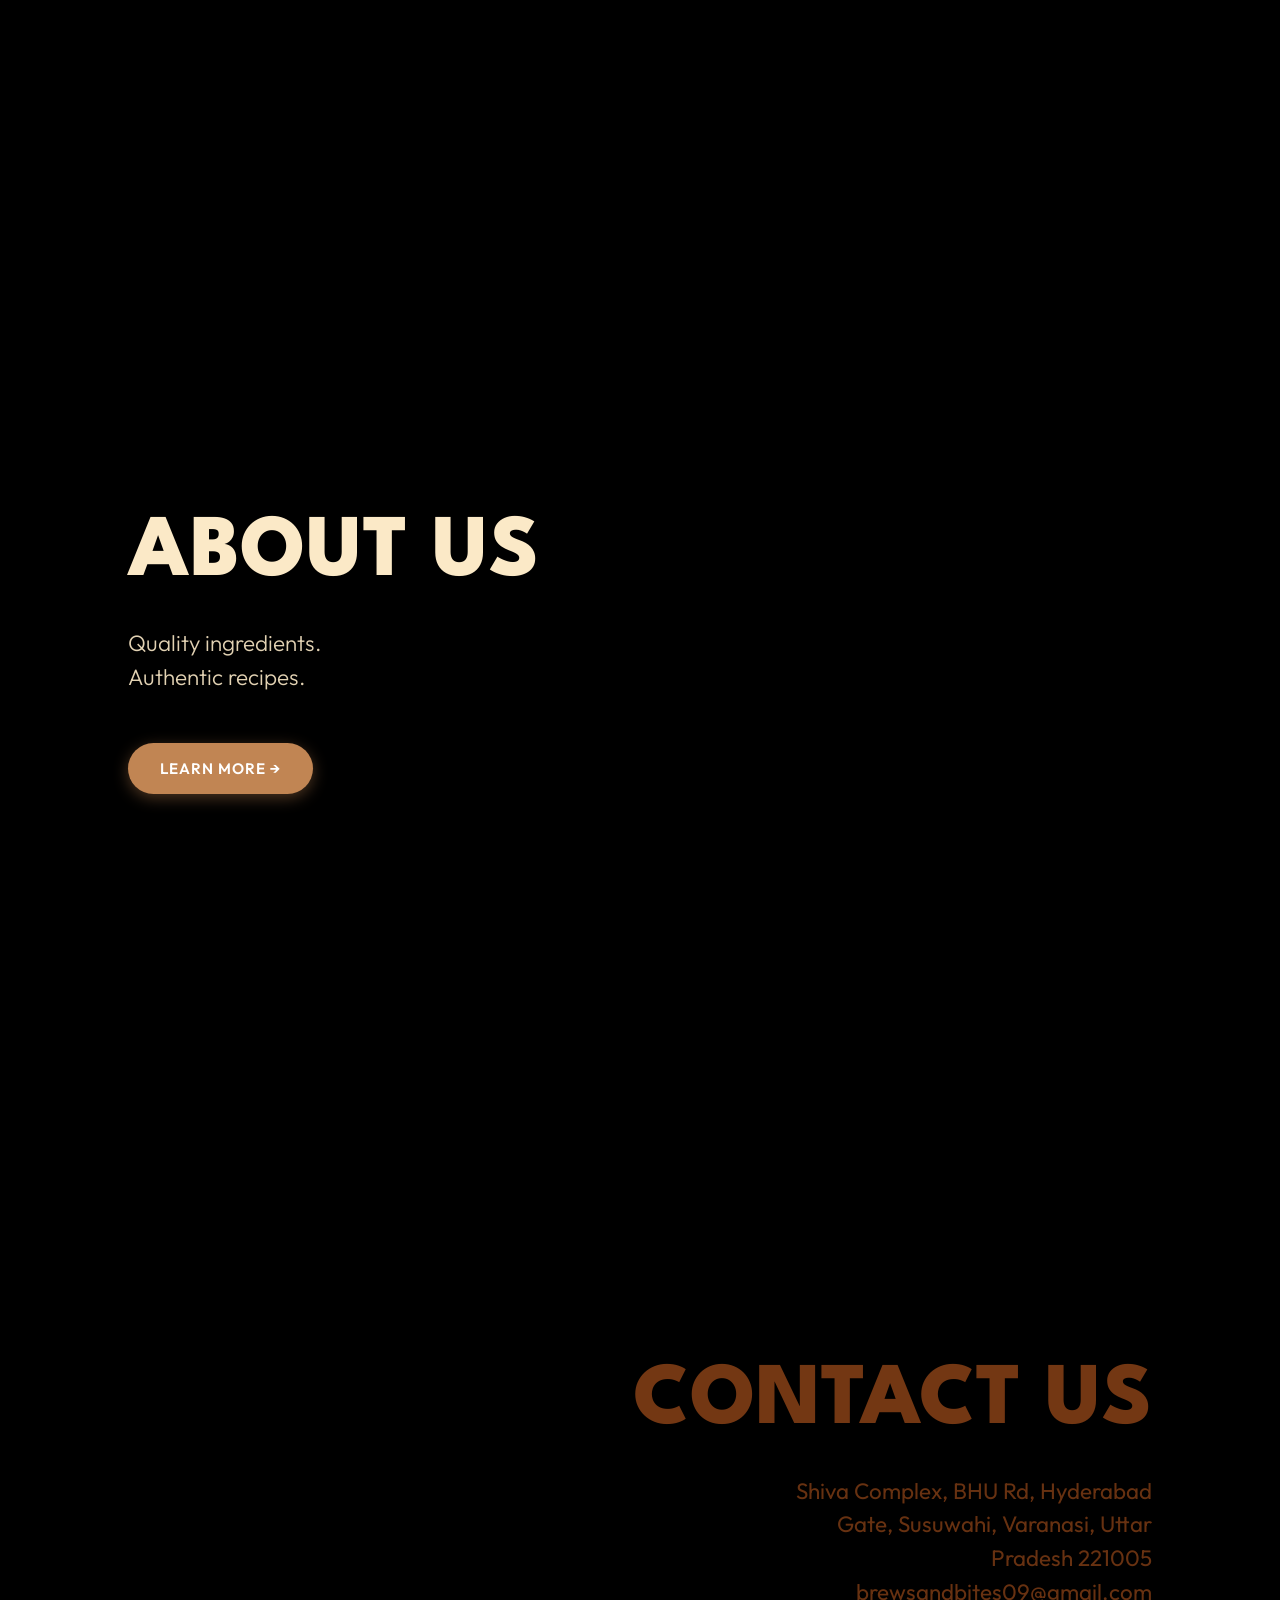
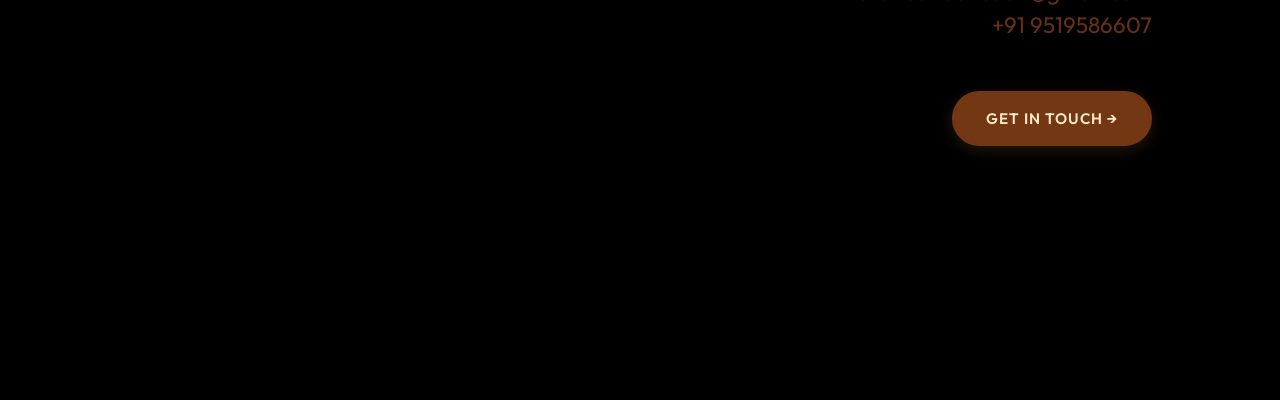
==== commit e69cf9da: "Improved mobile responsiveness and UI" ====
--- a/index.html
+++ b/index.html
@@ -36,7 +36,23 @@
         </nav>
         
         <a href="https://qrmenu.swadho.com/b/tVvFWf5lVhKQgfL3sAxL" target="_blank" class="nav-button">ORDER &rarr;</a>
+        
+        <button class="menu-toggle-btn" id="menu-toggle-btn">MENU</button>
     </header>
+
+    <!-- Pop-out Mobile Menu Box -->
+    <div class="mobile-dropdown" id="mobile-dropdown">
+        <div class="dropdown-logo">
+            <img src="logo.png" alt="BB Cafe Logo">
+        </div>
+        <div class="dropdown-links">
+            <a href="#home" class="active">Home</a>
+            <a href="story.html" >Story</a>
+            <a href="about.html" >About</a>
+            <a href="contact.html" >Contact</a>
+        </div>
+        <a href="https://qrmenu.swadho.com/b/tVvFWf5lVhKQgfL3sAxL" target="_blank" class="dropdown-order-btn">ORDER &rarr;</a>
+    </div>
 
     <!-- Scroll Indicator -->
     <div class="scroll-indicator">
@@ -95,3 +111,4 @@
     <script src="script.js"></script>
 </body>
 </html>
+
--- a/style.css
+++ b/style.css
@@ -411,3 +411,204 @@
     transform: translateY(-50px);
     filter: blur(8px);
 }
+
+/* =========================================================================
+   MOBILE RESPONSIVENESS FIXES
+   ========================================================================= */
+
+/* Prevent scrolling and overflow */
+html, body {
+    max-width: 100vw;
+    overflow-x: hidden !important;
+}
+
+/* Mobile Pop-out Box Defaults */
+.menu-toggle-btn {
+    display: none;
+    background: var(--coffee);
+    color: var(--cream);
+    border: none;
+    border-radius: 20px;
+    padding: 0.5rem 1rem;
+    font-family: 'Outfit', sans-serif;
+    font-weight: 700;
+    font-size: 0.9rem;
+    cursor: pointer;
+    margin-left: 10px;
+    z-index: 1000;
+}
+
+.mobile-dropdown {
+    display: none;
+    position: fixed;
+    top: 5rem;
+    right: 5%;
+    width: 250px;
+    background: rgba(45, 25, 12, 0.95);
+    backdrop-filter: blur(16px);
+    -webkit-backdrop-filter: blur(16px);
+    border: 1px solid rgba(251, 233, 199, 0.2);
+    border-radius: 20px;
+    padding: 1.5rem;
+    z-index: 900;
+    box-shadow: 0 10px 40px rgba(0,0,0,0.5);
+    flex-direction: column;
+    align-items: center;
+    opacity: 0;
+    transform: translateY(-10px);
+    transition: opacity 0.3s ease, transform 0.3s ease;
+}
+
+.mobile-dropdown.active {
+    display: flex;
+    opacity: 1;
+    transform: translateY(0);
+}
+
+.dropdown-logo img {
+    height: 50px;
+    margin-bottom: 1.5rem;
+}
+
+.dropdown-links {
+    display: flex;
+    flex-direction: column;
+    width: 100%;
+    align-items: center;
+    gap: 1rem;
+    margin-bottom: 1.5rem;
+}
+
+.dropdown-links a {
+    color: var(--cream);
+    text-decoration: none;
+    font-size: 1.1rem;
+    font-weight: 500;
+    transition: color 0.2s;
+}
+
+.dropdown-links a.active {
+    font-weight: 800;
+    color: #fff;
+}
+
+.dropdown-order-btn {
+    background: var(--coffee);
+    color: var(--cream);
+    text-decoration: none;
+    padding: 0.8rem 1.5rem;
+    border-radius: 20px;
+    font-weight: 700;
+    width: 100%;
+    text-align: center;
+}
+
+/* Mobile Breakpoint Modifications */
+@media (max-width: 768px) {
+    /* Navbar override */
+    .navbar {
+        display: none !important;
+    }
+
+    .header-container {
+        justify-content: space-between;
+        padding: 0 5%;
+        width: 100%;
+        max-width: 100vw;
+        left: 0;
+        transform: none;
+        top: 1rem;
+    }
+
+    .nav-logo {
+        margin-right: auto;
+    }
+    
+    .nav-logo img {
+        height: 60px;
+    }
+
+    .nav-button {
+        display: none !important; /* Hide original order button, it's inside the dropdown now */
+    }
+
+    .menu-toggle-btn {
+        display: block;
+    }
+
+    /* Giant BG text */
+    .bg-typography {
+        font-size: 4rem; /* Hard limit for mobile */
+        white-space: normal; /* Let it wrap if needed */
+        line-height: 1;
+    }
+
+    /* Hero section vertical stacking */
+    .section#home {
+        flex-direction: column;
+        justify-content: center;
+        align-items: center;
+        text-align: center;
+        padding: 0 1rem;
+    }
+
+    .section#home .left-content {
+        margin-top: 15vh; /* Push down to avoid header */
+        margin-bottom: auto;
+        display: flex;
+        flex-direction: column;
+        align-items: center;
+        z-index: 5;
+    }
+    
+    .section#home .right-content {
+        margin-top: 0; 
+        margin-bottom: auto;
+        display: flex;
+        flex-direction: column;
+        align-items: center;
+        z-index: 5;
+    }
+
+    /* Push text away from edges and reduce size */
+    .main-heading {
+        font-size: 2.8rem;
+        line-height: 1.1;
+        margin-bottom: 0.5rem;
+        white-space: normal !important; /* Prevent widening */
+        text-align: center;
+    }
+
+    .sub-heading {
+        font-size: 1.1rem;
+        margin-bottom: 1.5rem;
+        max-width: 100%;
+        text-align: center;
+    }
+
+    /* Center and stack CTA buttons */
+    .cta-group {
+        flex-direction: column;
+        width: 100%;
+        gap: 1rem;
+    }
+    
+    .right-content .cta-group {
+        justify-content: center;
+    }
+
+    .btn {
+        width: 100%;
+        max-width: 320px;
+        min-height: 48px; /* Touch target */
+        display: flex;
+        align-items: center;
+        justify-content: center;
+        font-size: 0.9rem;
+    }
+
+    /* Scroll Indicator push up */
+    .scroll-indicator {
+        bottom: 2rem;
+    }
+}
